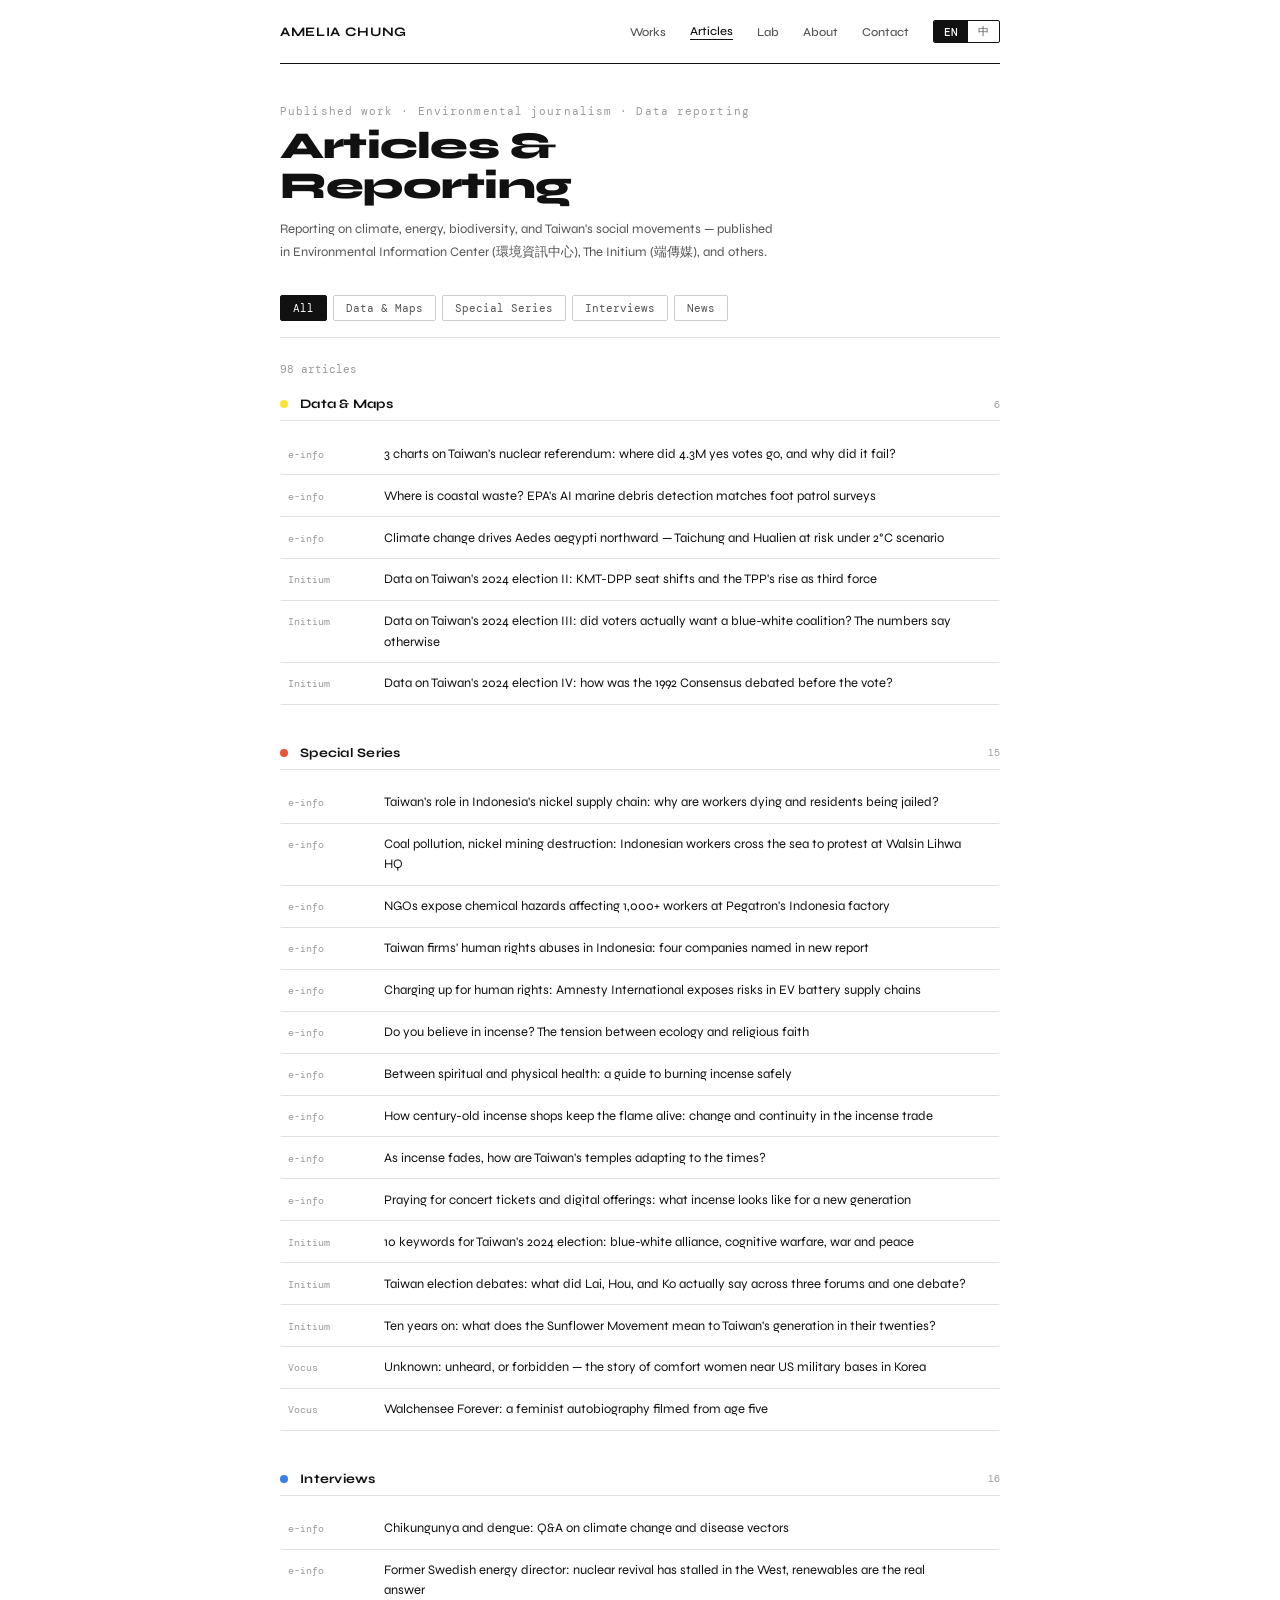
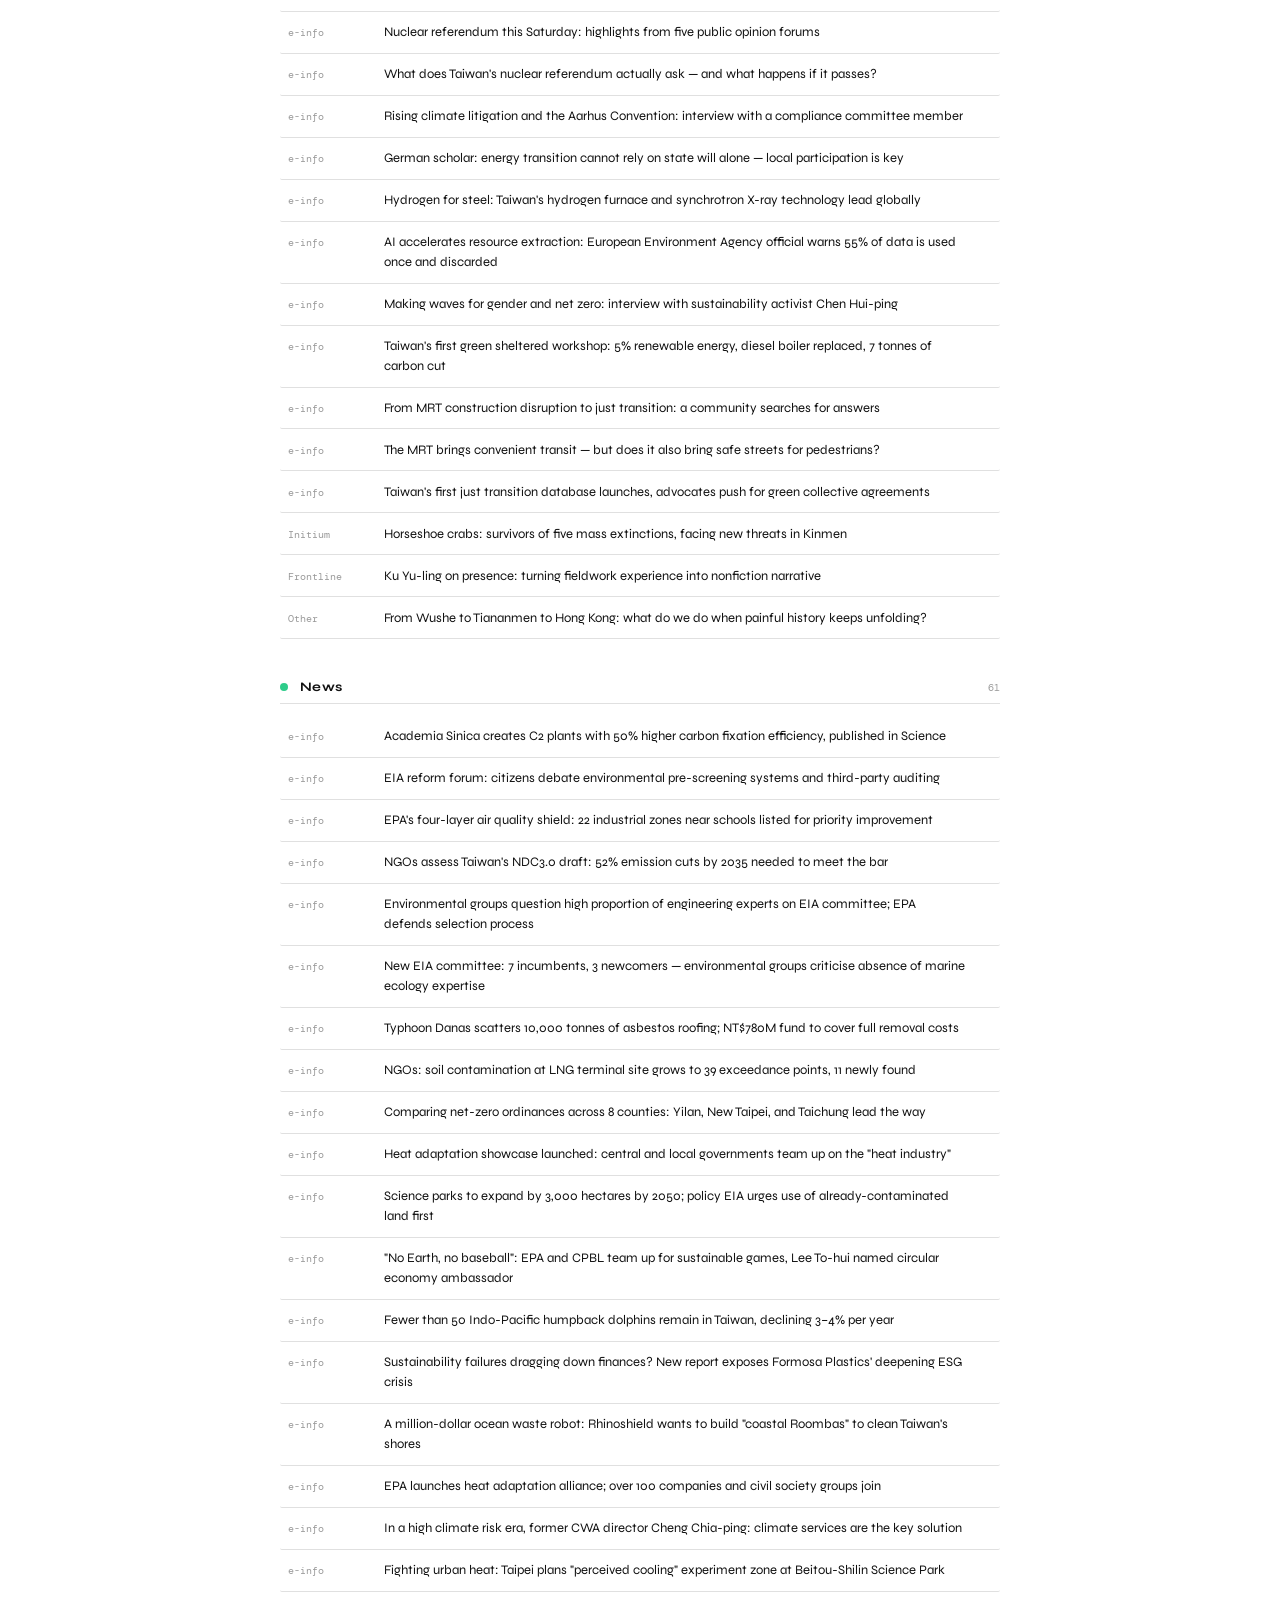
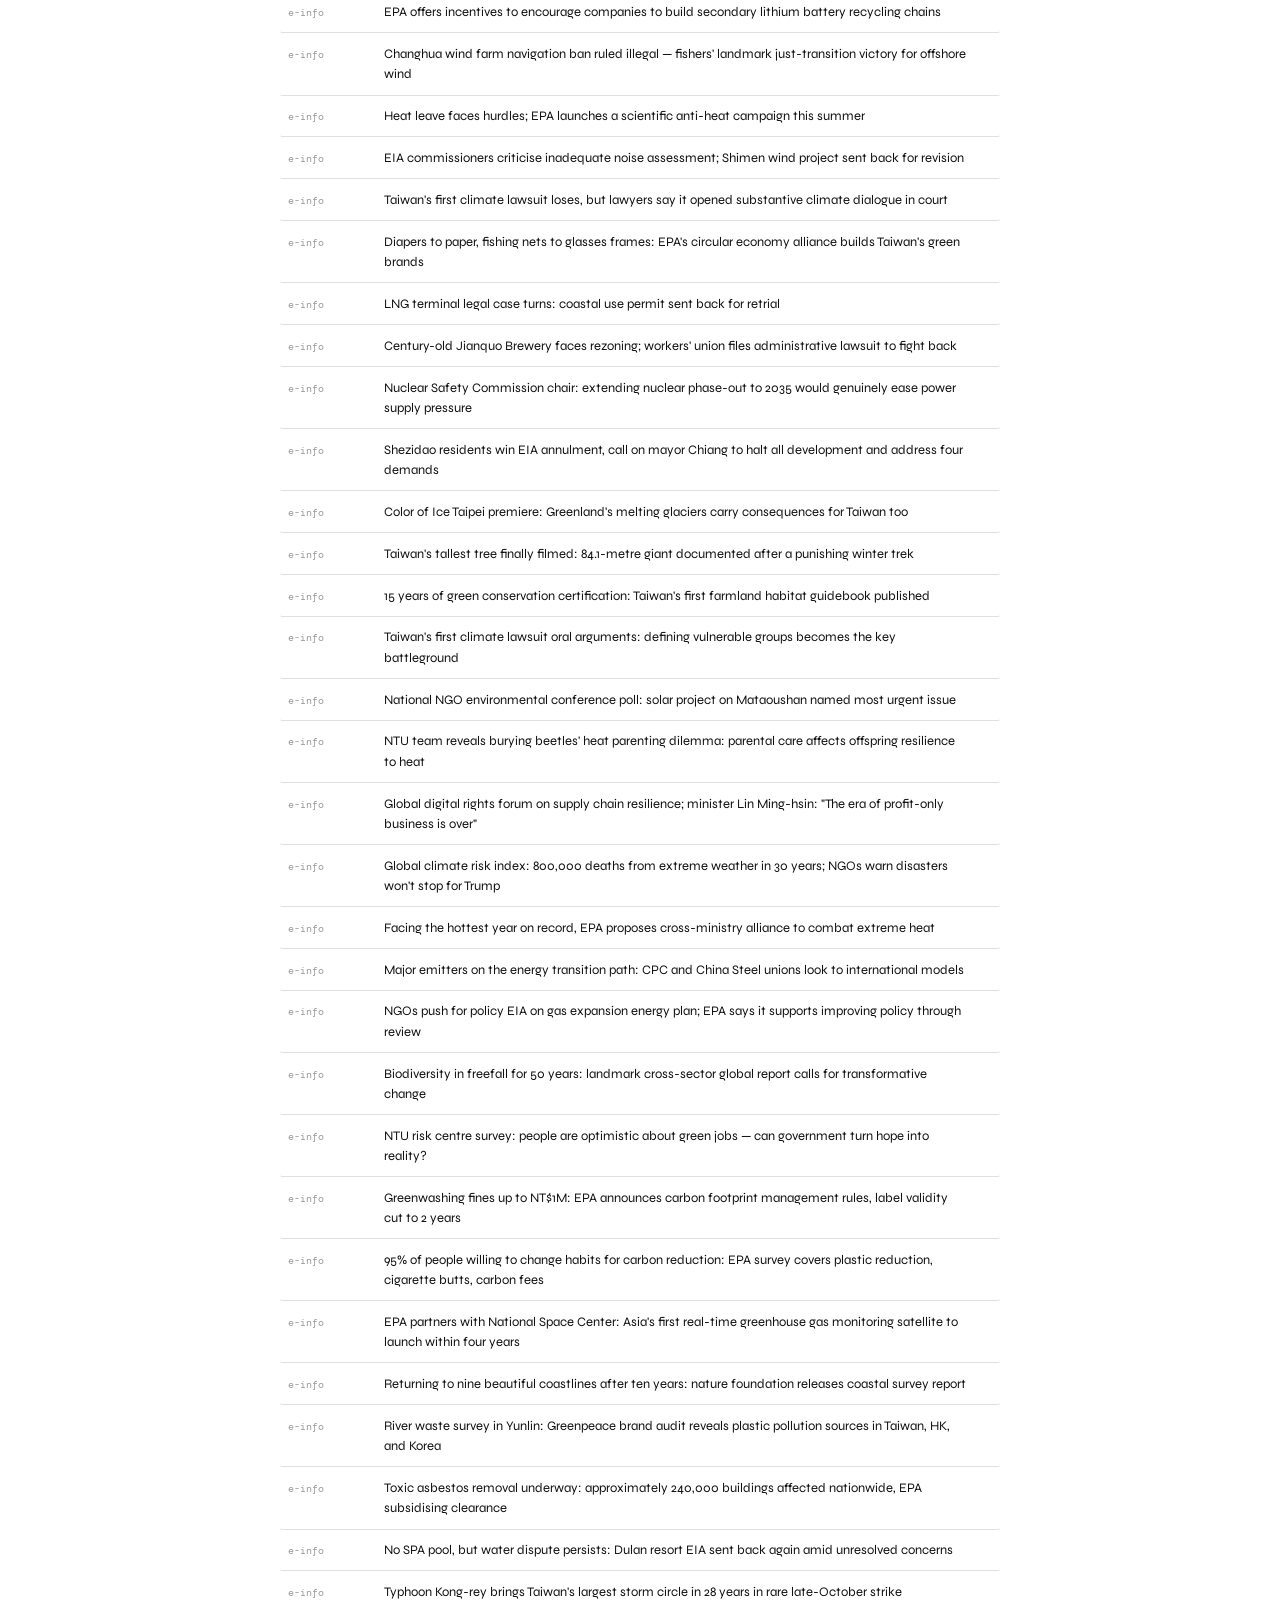
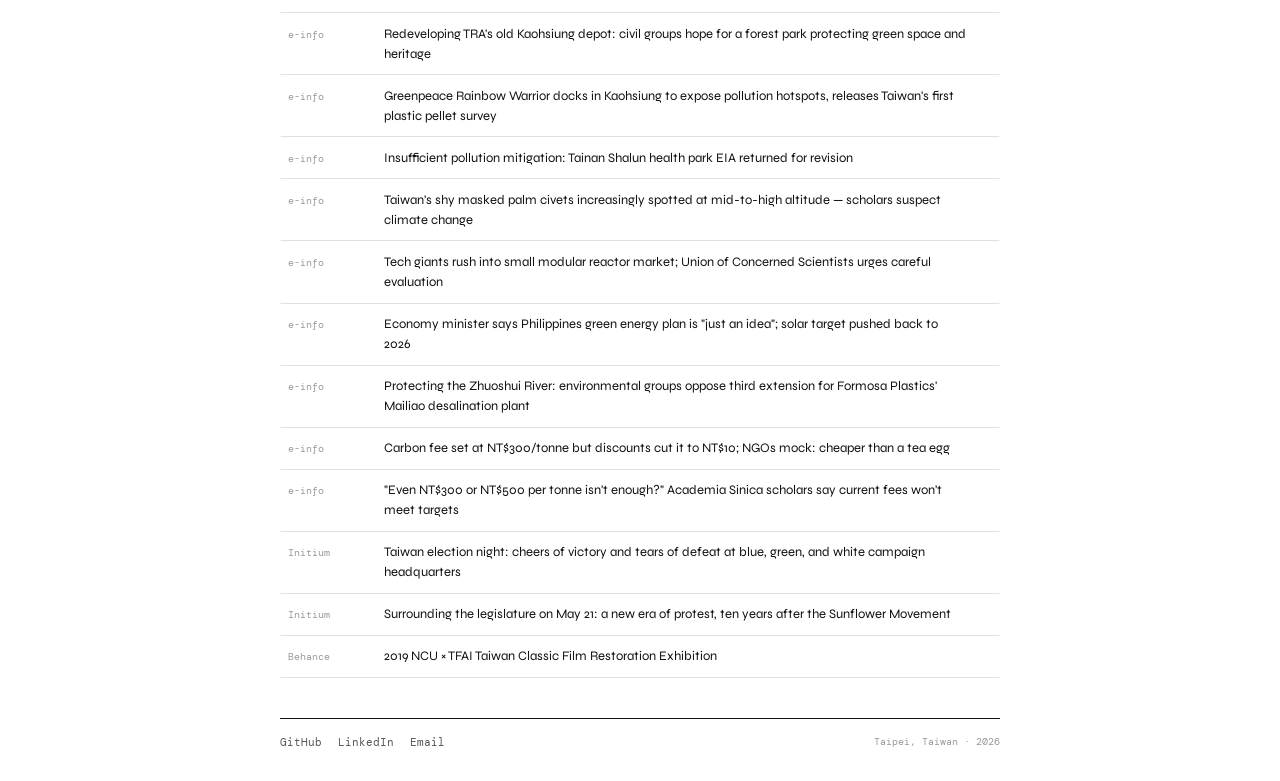
==== articles.html @ ea9c12f1 "Add Lab page for creative coding / visual experiments New lab.html page linked from nav on Works and" ====
<!DOCTYPE html>
<html lang="en">
<head>
<meta charset="UTF-8">
<meta name="viewport" content="width=device-width, initial-scale=1.0">
<title>Articles — Amelia Chung</title>
<link rel="preconnect" href="https://fonts.googleapis.com">
<link href="https://fonts.googleapis.com/css2?family=Syne:wght@400;500;700;800&family=Noto+Serif+TC:wght@400;700&family=DM+Mono:wght@400;500&display=swap" rel="stylesheet">
<style>
*, *::before, *::after { box-sizing: border-box; margin: 0; padding: 0; }
:root {
  --bg: #ffffff;
  --text: #111111;
  --text-sec: #555555;
  --text-ter: #999999;
  --border: #e0e0e0;
  --border-med: #cccccc;
  --hover-bg: #f5f5f5;
}
body { background: var(--bg); color: var(--text); font-family: 'Syne', sans-serif; padding: 0 1.5rem; }
.wrap { max-width: 720px; margin: 0 auto; }

/* NAV */
nav {
  display: flex; justify-content: space-between; align-items: center;
  padding: 1.25rem 0; margin-bottom: 2.5rem;
  border-bottom: 1.5px solid var(--text);
}
.logo { font-size: 13px; font-weight: 700; letter-spacing: 0.05em; cursor: default; }
.nav-right { display: flex; align-items: center; gap: 1.5rem; }
.nav-link { font-size: 12px; font-weight: 500; color: var(--text-sec); text-decoration: none; cursor: pointer; transition: color 0.1s; }
.nav-link:hover { color: var(--text); }
.nav-link.current { color: var(--text); border-bottom: 1.5px solid var(--text); padding-bottom: 1px; }
.lang-toggle { display: flex; border: 1.5px solid var(--text); border-radius: 2px; overflow: hidden; }
.lang-btn {
  font-family: 'DM Mono', monospace; font-size: 11px; font-weight: 500;
  padding: 3px 10px; border: none; cursor: pointer;
  background: transparent; color: var(--text-sec); transition: all 0.15s;
}
.lang-btn.active { background: var(--text); color: var(--bg); }

/* HERO */
.hero { margin-bottom: 2rem; }
.eyebrow { font-family: 'DM Mono', monospace; font-size: 11px; letter-spacing: 0.1em; color: var(--text-ter); margin-bottom: 0.5rem; }
.hero-title { font-size: 38px; font-weight: 800; line-height: 1.05; letter-spacing: -0.02em; margin-bottom: 0.75rem; }
.hero-title-zh { font-family: 'Noto Serif TC', serif; font-size: 32px; font-weight: 700; line-height: 1.2; margin-bottom: 0.75rem; display: none; }
.hero-desc { font-size: 13px; line-height: 1.75; color: var(--text-sec); max-width: 500px; }
.hero-desc-zh { font-family: 'Noto Serif TC', serif; font-size: 13px; line-height: 2; color: var(--text-sec); max-width: 500px; display: none; }

/* FILTER */
.filter { display: flex; gap: 6px; flex-wrap: wrap; margin-bottom: 1.5rem; padding-bottom: 1rem; border-bottom: 0.5px solid var(--border); }
.filter-btn {
  font-family: 'DM Mono', monospace; font-size: 11px; padding: 5px 12px;
  border: 1px solid var(--border-med); border-radius: 2px;
  background: transparent; color: var(--text-sec); cursor: pointer; transition: all 0.15s;
}
.filter-btn:hover { border-color: var(--text); color: var(--text); }
.filter-btn.active { background: var(--text); color: var(--bg); border-color: var(--text); }

.count { font-family: 'DM Mono', monospace; font-size: 11px; color: var(--text-ter); margin-bottom: 1.25rem; }

/* SECTIONS */
.section { margin-bottom: 2.5rem; }
.section-head {
  display: flex; align-items: center; gap: 0.75rem;
  margin-bottom: 0.75rem; padding-bottom: 0.5rem;
  border-bottom: 1px solid var(--border);
}
.section-dot { width: 8px; height: 8px; border-radius: 50%; flex-shrink: 0; }
.section-label { font-size: 13px; font-weight: 700; letter-spacing: 0.02em; }
.section-label-zh { font-family: 'Noto Serif TC', serif; font-size: 13px; font-weight: 700; }
.section-n { font-family: 'DM Mono', monospace; font-size: 10px; color: var(--text-ter); margin-left: auto; }

/* ARTICLES */
.list { display: flex; flex-direction: column; }
.list.dimming .item:not(:hover) { opacity: 0.25; }
.item {
  display: flex; align-items: baseline; gap: 1rem;
  padding: 0.65rem 0.5rem;
  border-bottom: 0.5px solid var(--border);
  text-decoration: none; color: inherit;
  border-radius: 2px;
  transition: background 0.12s, padding-left 0.12s, opacity 0.15s;
}
.item:hover { background: var(--hover-bg); padding-left: 0.85rem; }
.item:hover .arrow { opacity: 1; transform: translateX(0); }
.item-pub {
  font-family: 'DM Mono', monospace; font-size: 10px;
  color: var(--text-ter); flex-shrink: 0; width: 80px;
}
.item-title { font-size: 13px; line-height: 1.55; flex: 1; }
.item-title-zh { font-family: 'Noto Serif TC', serif; font-size: 13px; line-height: 1.75; flex: 1; }
.arrow {
  font-size: 13px; color: var(--text-ter);
  opacity: 0; transform: translateX(-4px);
  transition: opacity 0.12s, transform 0.12s;
  flex-shrink: 0;
}

/* FOOTER */
footer {
  border-top: 1.5px solid var(--text); padding: 1rem 0 2rem;
  display: flex; justify-content: space-between; align-items: center;
  margin-top: 1rem;
}
.footer-links { display: flex; gap: 1rem; }
.footer-link { font-family: 'DM Mono', monospace; font-size: 11px; color: var(--text-sec); text-decoration: none; }
.footer-link:hover { color: var(--text); }
.footer-loc { font-family: 'DM Mono', monospace; font-size: 10px; color: var(--text-ter); }

.hidden { display: none !important; }
</style>
</head>
<body>
<div class="wrap">

<nav>
  <span class="logo" id="logo">AMELIA CHUNG</span>
  <div class="nav-right">
    <a class="nav-link" href="index.html" id="nav-works">Works</a>
    <span class="nav-link current" id="nav-articles">Articles</span>
    <a class="nav-link" href="lab.html" id="nav-lab">Lab</a>
    <a class="nav-link" href="#about" id="nav-about">About</a>
    <a class="nav-link" href="mailto:yichingchung910@gmail.com" id="nav-contact">Contact</a>
    <div class="lang-toggle">
      <button class="lang-btn active" id="btn-en" onclick="setLang('en')">EN</button>
      <button class="lang-btn" id="btn-zh" onclick="setLang('zh')">中</button>
    </div>
  </div>
</nav>

<div class="hero">
  <p class="eyebrow" id="eyebrow">Published work · Environmental journalism · Data reporting</p>
  <h1 class="hero-title" id="hero-en">Articles &amp;<br>Reporting</h1>
  <h1 class="hero-title-zh" id="hero-zh">新聞報導<br>與文章</h1>
  <p class="hero-desc" id="desc-en">Reporting on climate, energy, biodiversity, and Taiwan's social movements — published in Environmental Information Center (環境資訊中心), The Initium (端傳媒), and others.</p>
  <p class="hero-desc-zh" id="desc-zh">涵蓋氣候、能源、生物多樣性與台灣社會運動的新聞報導與深度文章，刊載於環境資訊中心、端傳媒等媒體。</p>
</div>

<div class="filter">
  <button class="filter-btn active" id="f-all" onclick="filterCat('all')">All</button>
  <button class="filter-btn" id="f-dataviz" onclick="filterCat('dataviz')">Data &amp; Maps</button>
  <button class="filter-btn" id="f-series" onclick="filterCat('series')">Special Series</button>
  <button class="filter-btn" id="f-interview" onclick="filterCat('interview')">Interviews</button>
  <button class="filter-btn" id="f-news" onclick="filterCat('news')">News</button>
</div>

<div class="count" id="count"></div>
<div id="sections"></div>

<footer>
  <div class="footer-links">
    <a class="footer-link" href="https://github.com/ameliachung">GitHub</a>
    <a class="footer-link" href="#">LinkedIn</a>
    <a class="footer-link" href="mailto:yichingchung910@gmail.com">Email</a>
  </div>
  <span class="footer-loc">Taipei, Taiwan · 2026</span>
</footer>

</div>
<script>
const CATS = [
  {
    id: 'dataviz', color: '#FFE135',
    label_en: 'Data & Maps', label_zh: '資料視覺化／地圖',
    articles: [
      { url: 'https://e-info.org.tw/node/241997', zh: '三張圖看重啟核三公投結果：430萬同意票分布在哪？為什麼沒過門檻？', en: '3 charts on Taiwan\'s nuclear referendum: where did 4.3M yes votes go, and why did it fail?', pub: 'e-info' },
      { url: 'https://e-info.org.tw/node/240984', zh: '海岸垃圾在哪裡？ 環境部獨創AI辨識海廢 與人工徒步巡視結果趨一致', en: 'Where is coastal waste? EPA\'s AI marine debris detection matches foot patrol surveys', pub: 'e-info' },
      { url: 'https://e-info.org.tw/node/242075', zh: '氣候變遷助埃及斑蚊北移 升溫2℃情境下可能擴散台中、花蓮', en: 'Climate change drives Aedes aegypti northward — Taichung and Hualien at risk under 2°C scenario', pub: 'e-info' },
      { url: 'https://theinitium.com/20231222-taiwan-election-data-legislative-yuan/', zh: '數說2024台灣大選之二：藍綠立委席次消長，民眾黨坐大第三勢力？', en: 'Data on Taiwan\'s 2024 election II: KMT-DPP seat shifts and the TPP\'s rise as third force', pub: 'Initium' },
      { url: 'https://theinitium.com/20231226-taiwan-election-data-blue-white-coalition/', zh: '數說2024台灣大選之三：選民只愛看藍白合？數據顯示並非如此', en: 'Data on Taiwan\'s 2024 election III: did voters actually want a blue-white coalition? The numbers say otherwise', pub: 'Initium' },
      { url: 'https://theinitium.com/20240104-taiwan-election-data-cross-strait-relations/', zh: '數說2024台灣大選之四：經濟、統一、戰爭？九二共識在選前如何被討論', en: 'Data on Taiwan\'s 2024 election IV: how was the 1992 Consensus debated before the vote?', pub: 'Initium' },
    ]
  },
  {
    id: 'series', color: '#E8533A',
    label_en: 'Special Series', label_zh: '專題報導',
    articles: [
      { url: 'https://e-info.org.tw/node/242234', zh: '台灣企業參與下的印尼鎳供應鏈，為什麼讓工人送命、居民入獄？', en: 'Taiwan\'s role in Indonesia\'s nickel supply chain: why are workers dying and residents being jailed?', pub: 'e-info' },
      { url: 'https://e-info.org.tw/node/241868', zh: '燃煤廠污染、鎳礦開採破壞生態 印尼工人跨海來台赴華新麗華總部抗議', en: 'Coal pollution, nickel mining destruction: Indonesian workers cross the sea to protest at Walsin Lihwa HQ', pub: 'e-info' },
      { url: 'https://e-info.org.tw/node/240928', zh: '民團揭和碩印尼廠逾千勞工曝化學危害 呼籲勞金局與工會協商', en: 'NGOs expose chemical hazards affecting 1,000+ workers at Pegatron\'s Indonesia factory', pub: 'e-info' },
      { url: 'https://e-info.org.tw/node/240288', zh: '印尼台商人權黑幕揭露：台南企業、和碩、華新麗華、燁輝遭點名', en: 'Taiwan firms\' human rights abuses in Indonesia: four companies named in new report', pub: 'e-info' },
      { url: 'https://e-info.org.tw/node/240213', zh: '為人權「充電」 國際特赦組織人權盡職調查揭電動車電池供應鏈風險', en: 'Charging up for human rights: Amnesty International exposes risks in EV battery supply chains', pub: 'e-info' },
      { url: 'https://e-info.org.tw/node/242148', zh: '你「香」信嗎？ 環保與信仰的結與解', en: 'Do you believe in incense? The tension between ecology and religious faith', pub: 'e-info' },
      { url: 'https://e-info.org.tw/node/242132', zh: '在心靈健康與身體健康中找平衡——安心燒香指南', en: 'Between spiritual and physical health: a guide to burning incense safely', pub: 'e-info' },
      { url: 'https://e-info.org.tw/node/242131', zh: '百年香舖如何延續香火 製香產業的變與不變', en: 'How century-old incense shops keep the flame alive: change and continuity in the incense trade', pub: 'e-info' },
      { url: 'https://e-info.org.tw/node/242130', zh: '香火漸減的年代 宮廟如何與時俱進？', en: 'As incense fades, how are Taiwan\'s temples adapting to the times?', pub: 'e-info' },
      { url: 'https://e-info.org.tw/node/242129', zh: '跟月老求演唱會門票、香品「電子化」 新一代的燒香面貌', en: 'Praying for concert tickets and digital offerings: what incense looks like for a new generation', pub: 'e-info' },
      { url: 'https://theinitium.com/20231225-taiwan-election-keywords/', zh: '2024台灣大選的十個關鍵字：藍白合欲下架民進黨，認知作戰影響戰與和', en: '10 keywords for Taiwan\'s 2024 election: blue-white alliance, cognitive warfare, war and peace', pub: 'Initium' },
      { url: 'https://theinitium.com/20240102-whatsnew-taiwan-election-televised-debate/', zh: '台灣大選：三場政見發表，一場辯論，賴侯柯三人都說了什麼？', en: 'Taiwan election debates: what did Lai, Hou, and Ko actually say across three forums and one debate?', pub: 'Initium' },
      { url: 'https://theinitium.com/20240314-taiwan-memories-of-the-318-campaign/', zh: '一念十年：台灣20世代的太陽花記憶，會是什麼模樣？', en: 'Ten years on: what does the Sunflower Movement mean to Taiwan\'s generation in their twenties?', pub: 'Initium' },
      { url: 'https://vocus.cc/article/6088fd0afd8978000132fecd', zh: '《無人知曉》是無人聽見，還是不允許被提起的韓國基地村慰安婦？', en: 'Unknown: unheard, or forbidden — the story of comfort women near US military bases in Korea', pub: 'Vocus' },
      { url: 'https://vocus.cc/article/6094af1afd89780001d098d7', zh: '《瓦爾興湖家庭電影》一部從五歲就開始拍攝的女性自傳式紀錄片', en: 'Walchensee Forever: a feminist autobiography filmed from age five', pub: 'Vocus' },
    ]
  },
  {
    id: 'interview', color: '#3A7DE8',
    label_en: 'Interviews', label_zh: '深度專訪',
    articles: [
      { url: 'https://e-info.org.tw/node/241988', zh: '屈公病與登革熱：氣候變遷下的病媒蚊Q&A', en: 'Chikungunya and dengue: Q&A on climate change and disease vectors', pub: 'e-info' },
      { url: 'https://e-info.org.tw/node/241958', zh: '瑞典前能源署長：核能復興在歐美破局，再生能源才是能源安全解方', en: 'Former Swedish energy director: nuclear revival has stalled in the West, renewables are the real answer', pub: 'e-info' },
      { url: 'https://e-info.org.tw/node/241955', zh: '重啟核三公投週六登場 五場意見發表會亮點一次看', en: 'Nuclear referendum this Saturday: highlights from five public opinion forums', pub: 'e-info' },
      { url: 'https://e-info.org.tw/node/241880', zh: '公投題目說什麼、過了就代表核三能繼續運轉嗎？', en: 'What does Taiwan\'s nuclear referendum actually ask — and what happens if it passes?', pub: 'e-info' },
      { url: 'https://e-info.org.tw/node/240369', zh: '全球氣候訴訟增長與奧爾胡斯公約的挑戰——專訪公約遵約委員', en: 'Rising climate litigation and the Aarhus Convention: interview with a compliance committee member', pub: 'e-info' },
      { url: 'https://e-info.org.tw/node/241085', zh: '德國學者：不能只靠國家意志，能源轉型成敗關鍵是在地參與', en: 'German scholar: energy transition cannot rely on state will alone — local participation is key', pub: 'e-info' },
      { url: 'https://e-info.org.tw/node/240958', zh: '「以氫代碳」助攻鋼鐵業減排 我國研發氫氣高溫爐、同步X光技術獨步全球', en: 'Hydrogen for steel: Taiwan\'s hydrogen furnace and synchrotron X-ray technology lead globally', pub: 'e-info' },
      { url: 'https://e-info.org.tw/node/240823', zh: '人工智慧加速資源掠奪 歐洲環境局官員：55%資料僅被使用一次就丟棄', en: 'AI accelerates resource extraction: European Environment Agency official warns 55% of data is used once and discarded', pub: 'e-info' },
      { url: 'https://e-info.org.tw/node/240833', zh: '性別淨零造浪運動的「造浪者」 專訪永續女子天團團長陳惠萍', en: 'Making waves for gender and net zero: interview with sustainability activist Chen Hui-ping', pub: 'e-info' },
      { url: 'https://e-info.org.tw/node/240768', zh: '全台首間綠色庇護工場！ 心路基金會導入5%綠電、汰換柴油鍋爐，減少7噸碳排放', en: 'Taiwan\'s first green sheltered workshop: 5% renewable energy, diesel boiler replaced, 7 tonnes of carbon cut', pub: 'e-info' },
      { url: 'https://e-info.org.tw/node/240563', zh: '如何從捷運南環施工黑暗期走向公正轉型未來？ 社區居民找答案', en: 'From MRT construction disruption to just transition: a community searches for answers', pub: 'e-info' },
      { url: 'https://e-info.org.tw/node/240570', zh: '捷運帶來便利交通 是否也能帶來安全步行環境？', en: 'The MRT brings convenient transit — but does it also bring safe streets for pedestrians?', pub: 'e-info' },
      { url: 'https://e-info.org.tw/node/241207', zh: '台灣首份公正轉型資料庫上線 倡議綠色團體協約', en: 'Taiwan\'s first just transition database launches, advocates push for green collective agreements', pub: 'e-info' },
      { url: 'https://theinitium.com/20240917-taiwan-hou-protection/', zh: '鱟：地球史五次大滅絕事件的倖存者，在金門遇到的生存挑戰', en: 'Horseshoe crabs: survivors of five mass extinctions, facing new threats in Kinmen', pub: 'Initium' },
      { url: 'https://www.frontlinefellowship.io/blog/workshop2', zh: '顧玉玲：「我」如何在場：把田野經驗化為非虛構故事', en: 'Ku Yu-ling on presence: turning fieldwork experience into nonfiction narrative', pub: 'Frontline' },
      { url: 'https://reurl.cc/bdye1o', zh: '從霧社、二二八、天安門到香港——當「痛史」仍在繼續，我們怎麼辦？——白睿文談痛史', en: 'From Wushe to Tiananmen to Hong Kong: what do we do when painful history keeps unfolding?', pub: 'Other' },
    ]
  },
  {
    id: 'news', color: '#2ECC8A',
    label_en: 'News', label_zh: '新聞報導',
    articles: [
      { url: 'https://e-info.org.tw/node/242172', zh: '中研院首創二碳植物 固碳效率提升50％ 登上《科學》', en: 'Academia Sinica creates C2 plants with 50% higher carbon fixation efficiency, published in Science', pub: 'e-info' },
      { url: 'https://e-info.org.tw/node/242232', zh: '環評解方ｘ公民對談北部場 探討環境預審制度與第三方查核', en: 'EIA reform forum: citizens debate environmental pre-screening systems and third-party auditing', pub: 'e-info' },
      { url: 'https://e-info.org.tw/node/242127', zh: '環境部四層空品防護網 全國22工業區鄰近校園列優先改善', en: 'EPA\'s four-layer air quality shield: 22 industrial zones near schools listed for priority improvement', pub: 'e-info' },
      { url: 'https://e-info.org.tw/node/242115', zh: '民團檢核我國NDC3.0草案：2035年減碳52%才及格', en: 'NGOs assess Taiwan\'s NDC3.0 draft: 52% emission cuts by 2035 needed to meet the bar', pub: 'e-info' },
      { url: 'https://e-info.org.tw/node/242097', zh: '環團質疑環評委員環工比例高 環境部強調遴選公正', en: 'Environmental groups question high proportion of engineering experts on EIA committee; EPA defends selection process', pub: 'e-info' },
      { url: 'https://e-info.org.tw/node/242059', zh: '新一屆環評委員7續任、3新血 環團批海洋生態專業缺席', en: 'New EIA committee: 7 incumbents, 3 newcomers — environmental groups criticise absence of marine ecology expertise', pub: 'e-info' },
      { url: 'https://e-info.org.tw/node/241906', zh: '丹娜絲掃出萬噸石綿屋瓦 7.8億元專案經費全額補助清運', en: 'Typhoon Danas scatters 10,000 tonnes of asbestos roofing; NT$780M fund to cover full removal costs', pub: 'e-info' },
      { url: 'https://e-info.org.tw/node/241901', zh: '環團控四接土污超標點位再增11處 歷來超標點位有39處', en: 'NGOs: soil contamination at LNG terminal site grows to 39 exceedance points, 11 newly found', pub: 'e-info' },
      { url: 'https://e-info.org.tw/node/241845', zh: '八縣市淨零自治條例比一比 宜蘭、新北、台中整體表現佳', en: 'Comparing net-zero ordinances across 8 counties: Yilan, New Taipei, and Taichung lead the way', pub: 'e-info' },
      { url: 'https://e-info.org.tw/node/241818', zh: '抗高溫調適行動策展 中央地方攜手啟動「熱產業」', en: 'Heat adaptation showcase launched: central and local governments team up on the "heat industry"', pub: 'e-info' },
      { url: 'https://e-info.org.tw/node/241784', zh: '2050年前科學園區用地增3000公頃 政策環評：優先使用已污染土地', en: 'Science parks to expand by 3,000 hectares by 2050; policy EIA urges use of already-contaminated land first', pub: 'e-info' },
      { url: 'https://e-info.org.tw/node/241757', zh: '「沒有地球，沒有棒球」環境部與中職合推永續賽事 李多慧當資源循環推廣大使', en: '"No Earth, no baseball": EPA and CPBL team up for sustainable games, Lee To-hui named circular economy ambassador', pub: 'e-info' },
      { url: 'https://e-info.org.tw/node/241746', zh: '台灣白海豚剩不到50隻 學者王愈超：族群數量每年約下滑3～4%', en: 'Fewer than 50 Indo-Pacific humpback dolphins remain in Taiwan, declining 3–4% per year', pub: 'e-info' },
      { url: 'https://e-info.org.tw/node/241462', zh: '永續失利拖垮財務？ 環團最新報告揭台塑ESG危機', en: 'Sustainability failures dragging down finances? New report exposes Formosa Plastics\' deepening ESG crisis', pub: 'e-info' },
      { url: 'https://e-info.org.tw/node/241452', zh: '百萬美金打造海廢初號機 犀牛盾要「在沿岸建造掃地機器人」', en: 'A million-dollar ocean waste robot: Rhinoshield wants to build "coastal Roombas" to clean Taiwan\'s shores', pub: 'e-info' },
      { url: 'https://e-info.org.tw/node/241411', zh: '環境部成立抗高溫調適聯盟 逾百家企業與民間組織加入', en: 'EPA launches heat adaptation alliance; over 100 companies and civil society groups join', pub: 'e-info' },
      { url: 'https://e-info.org.tw/node/241387', zh: '氣候高風險時代 前氣象署署長程家平：氣候服務是關鍵解方', en: 'In a high climate risk era, former CWA director Cheng Chia-ping: climate services are the key solution', pub: 'e-info' },
      { url: 'https://e-info.org.tw/node/241379', zh: '對抗熱島 北市府：北士科打造「體感降溫」實驗場域', en: 'Fighting urban heat: Taipei plans "perceived cooling" experiment zone at Beitou-Shilin Science Park', pub: 'e-info' },
      { url: 'https://e-info.org.tw/node/241359', zh: '環境部祭優惠 鼓勵業者建二次鋰電池回收循環鏈', en: 'EPA offers incentives to encourage companies to build secondary lithium battery recycling chains', pub: 'e-info' },
      { url: 'https://e-info.org.tw/node/241327', zh: '彰化風場航道三禁令被判違法 漁民勝訴開離岸風電公正轉型先例', en: 'Changhua wind farm navigation ban ruled illegal — fishers\' landmark just-transition victory for offshore wind', pub: 'e-info' },
      { url: 'https://e-info.org.tw/node/241297', zh: '高溫假有難度 環境部今夏將展開科學抗熱大作戰', en: 'Heat leave faces hurdles; EPA launches a scientific anti-heat campaign this summer', pub: 'e-info' },
      { url: 'https://e-info.org.tw/node/241287', zh: '環委批噪音影響評估沒誠意 綠能石門區風電計畫補件再審', en: 'EIA commissioners criticise inadequate noise assessment; Shimen wind project sent back for revision', pub: 'e-info' },
      { url: 'https://e-info.org.tw/node/241251', zh: '台灣首宗氣候訴訟敗訴 律師：已在法庭上開啟實質氣候對話', en: 'Taiwan\'s first climate lawsuit loses, but lawyers say it opened substantive climate dialogue in court', pub: 'e-info' },
      { url: 'https://e-info.org.tw/node/241248', zh: '尿布變紙、漁網成鏡框 環境部「循環經濟新創聯盟」打造台灣綠色品牌', en: 'Diapers to paper, fishing nets to glasses frames: EPA\'s circular economy alliance builds Taiwan\'s green brands', pub: 'e-info' },
      { url: 'https://e-info.org.tw/node/241223', zh: '三接行政訴訟案迎轉折 海岸利用許可案發回更審', en: 'LNG terminal legal case turns: coastal use permit sent back for retrial', pub: 'e-info' },
      { url: 'https://e-info.org.tw/node/241188', zh: '台北百年活文資 建國啤酒廠都計變更案 工會不服提行政訴訟', en: 'Century-old Jianquo Brewery faces rezoning; workers\' union files administrative lawsuit to fight back', pub: 'e-info' },
      { url: 'https://e-info.org.tw/node/241176', zh: '核安會主委陳明真：若非核家園延至2035年，確實可減輕供電壓力', en: 'Nuclear Safety Commission chair: extending nuclear phase-out to 2035 would genuinely ease power supply pressure', pub: 'e-info' },
      { url: 'https://e-info.org.tw/node/241135', zh: '社子島自救會撤銷環評勝訴 籲蔣萬安全面停止開發、回應四項訴求', en: 'Shezidao residents win EIA annulment, call on mayor Chiang to halt all development and address four demands', pub: 'e-info' },
      { url: 'https://e-info.org.tw/node/241122', zh: '《冰的顏色》台北首映揭警訊 格陵蘭冰川融化台灣也受影響', en: 'Color of Ice Taipei premiere: Greenland\'s melting glaciers carry consequences for Taiwan too', pub: 'e-info' },
      { url: 'https://e-info.org.tw/node/241006', zh: '台灣最高樹首入鏡！ 雪融翻山涉溪 找樹的人團隊完整記錄84.1公尺「大安溪倚天劍」', en: 'Taiwan\'s tallest tree finally filmed: 84.1-metre giant documented after a punishing winter trek', pub: 'e-info' },
      { url: 'https://e-info.org.tw/node/240993', zh: '綠保標章15年 出版台灣首本農田棲地營造專書《農田方舟》', en: '15 years of green conservation certification: Taiwan\'s first farmland habitat guidebook published', pub: 'e-info' },
      { url: 'https://e-info.org.tw/node/240966', zh: '台灣首宗氣候訴訟言詞辯論 脆弱群體認定成攻防焦點', en: 'Taiwan\'s first climate lawsuit oral arguments: defining vulnerable groups becomes the key battleground', pub: 'e-info' },
      { url: 'https://e-info.org.tw/node/240911', zh: '全國NGOs環境會議辦票選 高雄馬頭山種電是迫切環境議題', en: 'National NGO environmental conference poll: solar project on Mataoushan named most urgent issue', pub: 'e-info' },
      { url: 'https://e-info.org.tw/node/240885', zh: '台大研究團隊揭埋葬蟲的「高溫育兒困境」 親代照護對子代抗高溫壓力有影響', en: 'NTU team reveals burying beetles\' heat parenting dilemma: parental care affects offspring resilience to heat', pub: 'e-info' },
      { url: 'https://e-info.org.tw/node/240814', zh: '全球數位人權大會談供應鏈韌性 政委林明昕：「企業只負責賺錢的時代已經過去」', en: 'Global digital rights forum on supply chain resilience; minister Lin Ming-hsin: "The era of profit-only business is over"', pub: 'e-info' },
      { url: 'https://e-info.org.tw/node/240724', zh: '全球氣候風險指數 30年來80萬人死於極端天氣 環團：災害不會因川普而停止', en: 'Global climate risk index: 800,000 deaths from extreme weather in 30 years; NGOs warn disasters won\'t stop for Trump', pub: 'e-info' },
      { url: 'https://e-info.org.tw/node/240659', zh: '對抗「最熱一年」 環境部擬跨部會建立抗高溫對策聯盟', en: 'Facing the hottest year on record, EPA proposes cross-ministry alliance to combat extreme heat', pub: 'e-info' },
      { url: 'https://e-info.org.tw/node/240549', zh: '碳排大戶走在能源轉型路上 中油、中鋼工會借鏡國外經驗', en: 'Major emitters on the energy transition path: CPC and China Steel unions look to international models', pub: 'e-info' },
      { url: 'https://e-info.org.tw/node/240558', zh: '環團促經濟部「增氣」能源政策送政策環評 環境部：鼓勵讓政策更臻完善', en: 'NGOs push for policy EIA on gas expansion energy plan; EPA says it supports improving policy through review', pub: 'e-info' },
      { url: 'https://e-info.org.tw/node/240470', zh: '近50年生物多樣性不斷下降 首次跨五大領域國際報告呼籲轉型變革', en: 'Biodiversity in freefall for 50 years: landmark cross-sector global report calls for transformative change', pub: 'e-info' },
      { url: 'https://e-info.org.tw/node/240443', zh: '台大風險中心調查：民眾樂觀迎向綠色職缺 政府如何不把希望變失望？', en: 'NTU risk centre survey: people are optimistic about green jobs — can government turn hope into reality?', pub: 'e-info' },
      { url: 'https://e-info.org.tw/node/240411', zh: '漂綠最高罰百萬 環境部預告「碳足跡管理辦法」 碳標籤期限減為2年', en: 'Greenwashing fines up to NT$1M: EPA announces carbon footprint management rules, label validity cut to 2 years', pub: 'e-info' },
      { url: 'https://e-info.org.tw/node/240383', zh: '九成五民眾願意改變生活支持減碳 環境部發布源頭減塑、煙蒂污染、碳費施政調查', en: '95% of people willing to change habits for carbon reduction: EPA survey covers plastic reduction, cigarette butts, carbon fees', pub: 'e-info' },
      { url: 'https://e-info.org.tw/node/240332', zh: '環境部與太空中心合作 預計四年內發射亞洲首顆即時監測溫室氣體的衛星', en: 'EPA partners with National Space Center: Asia\'s first real-time greenhouse gas monitoring satellite to launch within four years', pub: 'e-info' },
      { url: 'https://e-info.org.tw/node/240275', zh: '十年重返「九大美麗海岸」 自然環資基金會海岸踏查報告出爐', en: 'Returning to nine beautiful coastlines after ten years: nature foundation releases coastal survey report', pub: 'e-info' },
      { url: 'https://e-info.org.tw/node/240239', zh: '荒野川廢調查前進雲林北港溪 綠色和平「河川塑膠垃圾品牌檢視」揭台港韓三地成果', en: 'River waste survey in Yunlin: Greenpeace brand audit reveals plastic pollution sources in Taiwan, HK, and Korea', pub: 'e-info' },
      { url: 'https://e-info.org.tw/node/240229', zh: '有毒建材「石綿」清除中 全台石綿房屋約24萬棟 環境部補助清運', en: 'Toxic asbestos removal underway: approximately 240,000 buildings affected nationwide, EPA subsidising clearance', pub: 'e-info' },
      { url: 'https://e-info.org.tw/node/240200', zh: '不建SPA泳池 台東都蘭渡假村搶水爭議仍說不清 環評補件再審', en: 'No SPA pool, but water dispute persists: Dulan resort EIA sent back again amid unresolved concerns', pub: 'e-info' },
      { url: 'https://e-info.org.tw/node/240192', zh: '強颱康芮挾28年來最大暴風圈 罕見10月下旬撲台', en: 'Typhoon Kong-rey brings Taiwan\'s largest storm circle in 28 years in rare late-October strike', pub: 'e-info' },
      { url: 'https://e-info.org.tw/node/240180', zh: '台鐵高雄舊機廠土地利用 民團盼換來機廠森林守護綠地文史', en: 'Redeveloping TRA\'s old Kaohsiung depot: civil groups hope for a forest park protecting green space and heritage', pub: 'e-info' },
      { url: 'https://e-info.org.tw/node/240177', zh: '綠色和平彩虹勇士號現身高雄揭污染熱點 發布台灣首份「塑膠原粒」調查', en: 'Greenpeace Rainbow Warrior docks in Kaohsiung to expose pollution hotspots, releases Taiwan\'s first plastic pellet survey', pub: 'e-info' },
      { url: 'https://e-info.org.tw/node/240160', zh: '污染減輕對策不足 台南沙崙健康園區環評初審補正再審', en: 'Insufficient pollution mitigation: Tainan Shalun health park EIA returned for revision', pub: 'e-info' },
      { url: 'https://e-info.org.tw/node/240144', zh: '台灣害羞神秘客「麝香貓」中高海拔頻現跡 學者推測氣候變遷因素', en: 'Taiwan\'s shy masked palm civets increasingly spotted at mid-to-high altitude — scholars suspect climate change', pub: 'e-info' },
      { url: 'https://e-info.org.tw/node/240128', zh: '科技巨頭搶灘SMR核電市場 憂思科學家籲通盤考量', en: 'Tech giants rush into small modular reactor market; Union of Concerned Scientists urges careful evaluation', pub: 'e-info' },
      { url: 'https://e-info.org.tw/node/240111', zh: '經長稱「菲律賓種綠電」只是構想 拋我國光電目標延至2026年達標', en: 'Economy minister says Philippines green energy plan is "just an idea"; solar target pushed back to 2026', pub: 'e-info' },
      { url: 'https://e-info.org.tw/node/240065', zh: '守護濁水溪 環團反對台塑麥寮海淡廠三度展延', en: 'Protecting the Zhuoshui River: environmental groups oppose third extension for Formosa Plastics\' Mailiao desalination plant', pub: 'e-info' },
      { url: 'https://e-info.org.tw/node/240052', zh: '碳費一般費率每噸300元、七折八扣後最低10元 環團批：比茶葉蛋便宜', en: 'Carbon fee set at NT$300/tonne but discounts cut it to NT$10; NGOs mock: cheaper than a tea egg', pub: 'e-info' },
      { url: 'https://e-info.org.tw/node/240029', zh: '「碳費一噸300、500元都不夠？」 中研院學者分析：難達減碳目標', en: '"Even NT$300 or NT$500 per tonne isn\'t enough?" Academia Sinica scholars say current fees won\'t meet targets', pub: 'e-info' },
      { url: 'https://theinitium.com/20240114-taiwan-election-scene/', zh: '台灣大選「勝選之夜」藍綠白現場：勝利的歡呼，不甘的淚水', en: 'Taiwan election night: cheers of victory and tears of defeat at blue, green, and white campaign headquarters', pub: 'Initium' },
      { url: 'https://theinitium.com/20240523-taiwan-the-people-who-came-to-legislative-yuan/', zh: '521包圍立法院：太陽花十年後，運動的新時代、聲音與面貌', en: 'Surrounding the legislature on May 21: a new era of protest, ten years after the Sunflower Movement', pub: 'Initium' },
      { url: 'https://www.behance.net/gallery/104569777/_', zh: '2019 【中央大學Ｘ國影中心】台灣經典電影修復影展', en: '2019 NCU × TFAI Taiwan Classic Film Restoration Exhibition', pub: 'Behance' },
    ]
  }
];

let currentCat = 'all';
let currentLang = 'en';

function build() {
  const isZh = currentLang === 'zh';
  const cats = currentCat === 'all' ? CATS : CATS.filter(c => c.id === currentCat);
  let total = 0;
  let html = '';
  cats.forEach(cat => {
    total += cat.articles.length;
    html += `<div class="section">
      <div class="section-head">
        <div class="section-dot" style="background:${cat.color}"></div>
        <span class="${isZh ? 'section-label-zh' : 'section-label'}">${isZh ? cat.label_zh : cat.label_en}</span>
        <span class="section-n">${cat.articles.length}</span>
      </div>
      <div class="list" onmouseenter="this.classList.add('dimming')" onmouseleave="this.classList.remove('dimming')">`;
    cat.articles.forEach(a => {
      html += `<a class="item" href="${a.url}" target="_blank" rel="noopener">
        <span class="item-pub">${a.pub}</span>
        <span class="${isZh ? 'item-title-zh' : 'item-title'}">${isZh ? a.zh : a.en}</span>
        <span class="arrow">↗</span>
      </a>`;
    });
    html += `</div></div>`;
  });
  document.getElementById('sections').innerHTML = html;
  document.getElementById('count').textContent = `${total} articles`;
}

function filterCat(cat) {
  currentCat = cat;
  document.querySelectorAll('.filter-btn').forEach(b => b.classList.remove('active'));
  document.getElementById('f-' + cat).classList.add('active');
  build();
}

function setLang(lang) {
  currentLang = lang;
  const isZh = lang === 'zh';
  document.getElementById('btn-en').classList.toggle('active', !isZh);
  document.getElementById('btn-zh').classList.toggle('active', isZh);
  document.getElementById('logo').textContent = isZh ? '鍾依靜' : 'AMELIA CHUNG';
  document.getElementById('eyebrow').textContent = isZh ? '刊載作品 · 環境報導 · 資料新聞' : 'Published work · Environmental journalism · Data reporting';
  document.getElementById('hero-en').style.display = isZh ? 'none' : '';
  document.getElementById('hero-zh').style.display = isZh ? '' : 'none';
  document.getElementById('desc-en').style.display = isZh ? 'none' : '';
  document.getElementById('desc-zh').style.display = isZh ? '' : 'none';
  document.getElementById('nav-works').textContent = isZh ? '作品集' : 'Works';
  document.getElementById('nav-articles').textContent = isZh ? '文章' : 'Articles';
  document.getElementById('nav-lab').textContent = isZh ? '實驗室' : 'Lab';
  document.getElementById('nav-about').textContent = isZh ? '關於' : 'About';
  document.getElementById('nav-contact').textContent = isZh ? '聯絡' : 'Contact';
  document.getElementById('f-all').textContent = isZh ? '全部' : 'All';
  document.getElementById('f-dataviz').textContent = isZh ? '資料與地圖' : 'Data & Maps';
  document.getElementById('f-series').textContent = isZh ? '專題' : 'Special Series';
  document.getElementById('f-interview').textContent = isZh ? '專訪' : 'Interviews';
  document.getElementById('f-news').textContent = isZh ? '新聞' : 'News';
  build();
}

build();
</script>
</body>
</html>
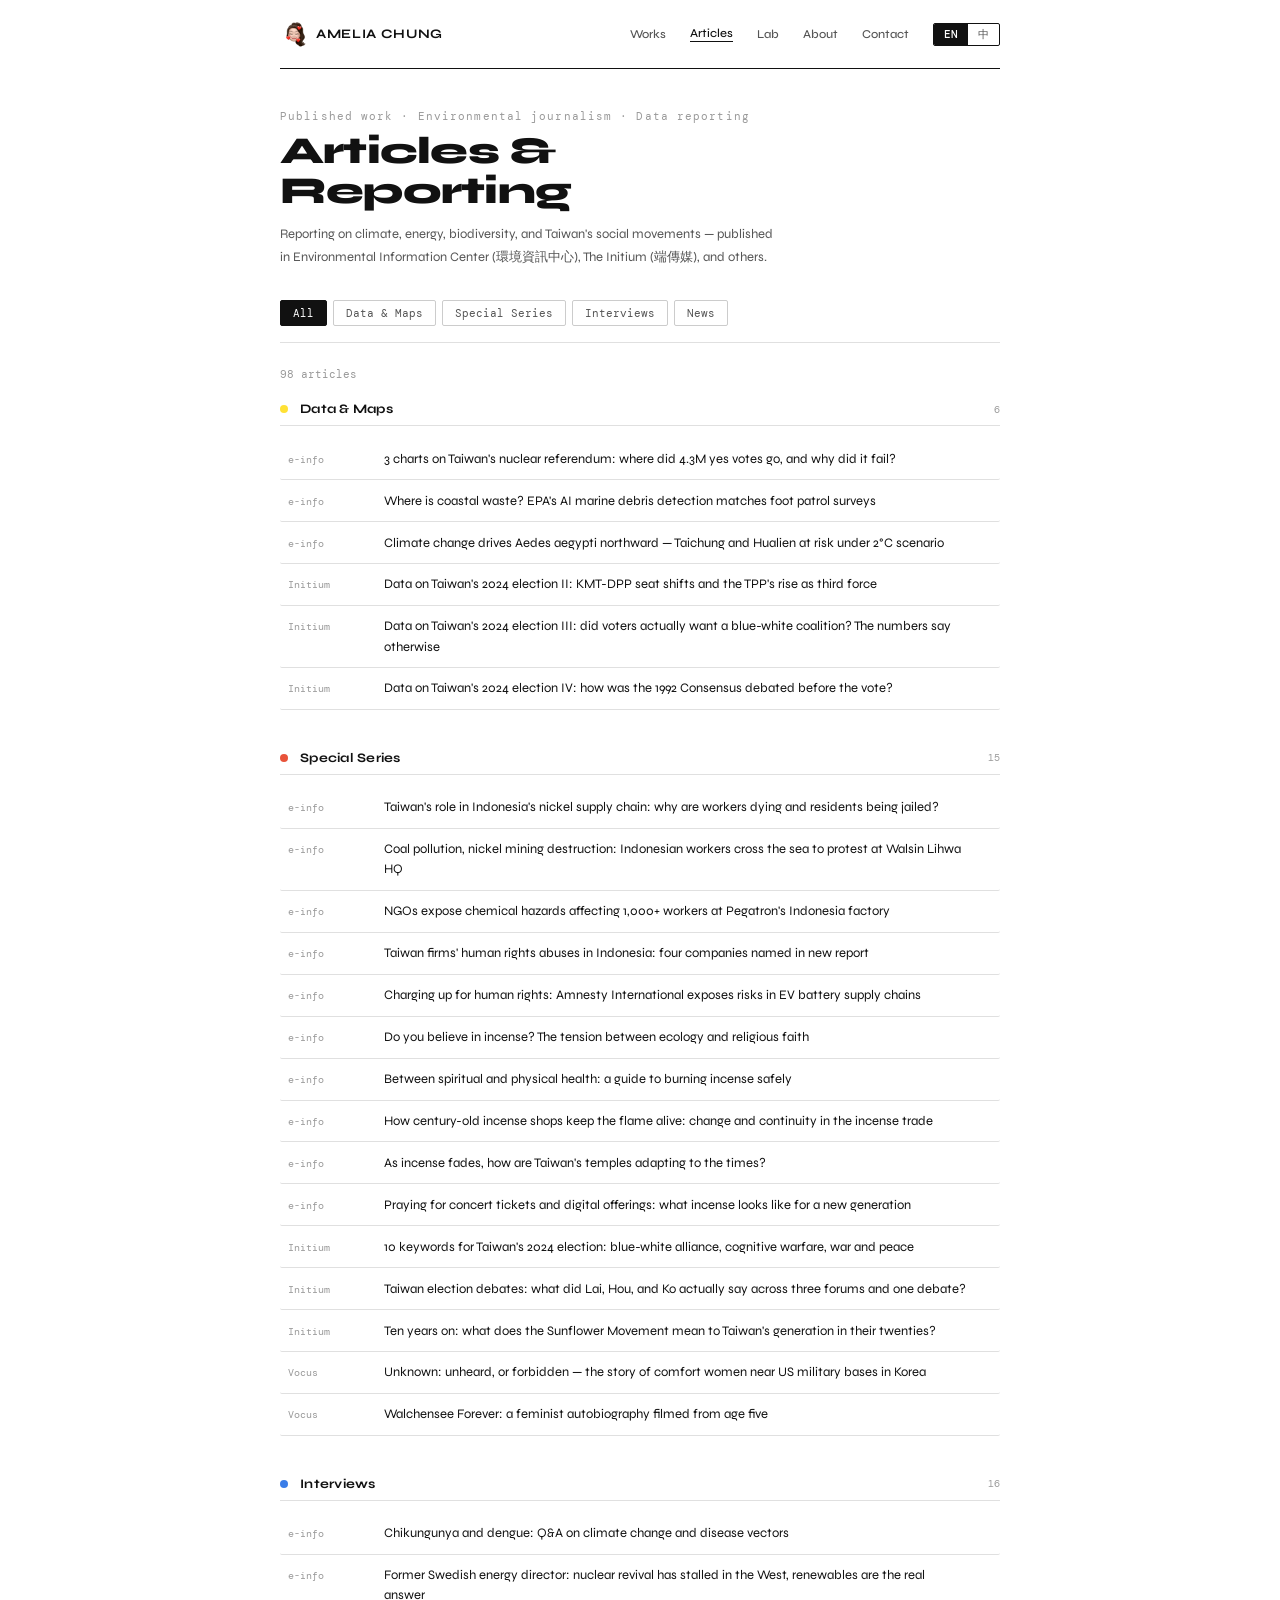
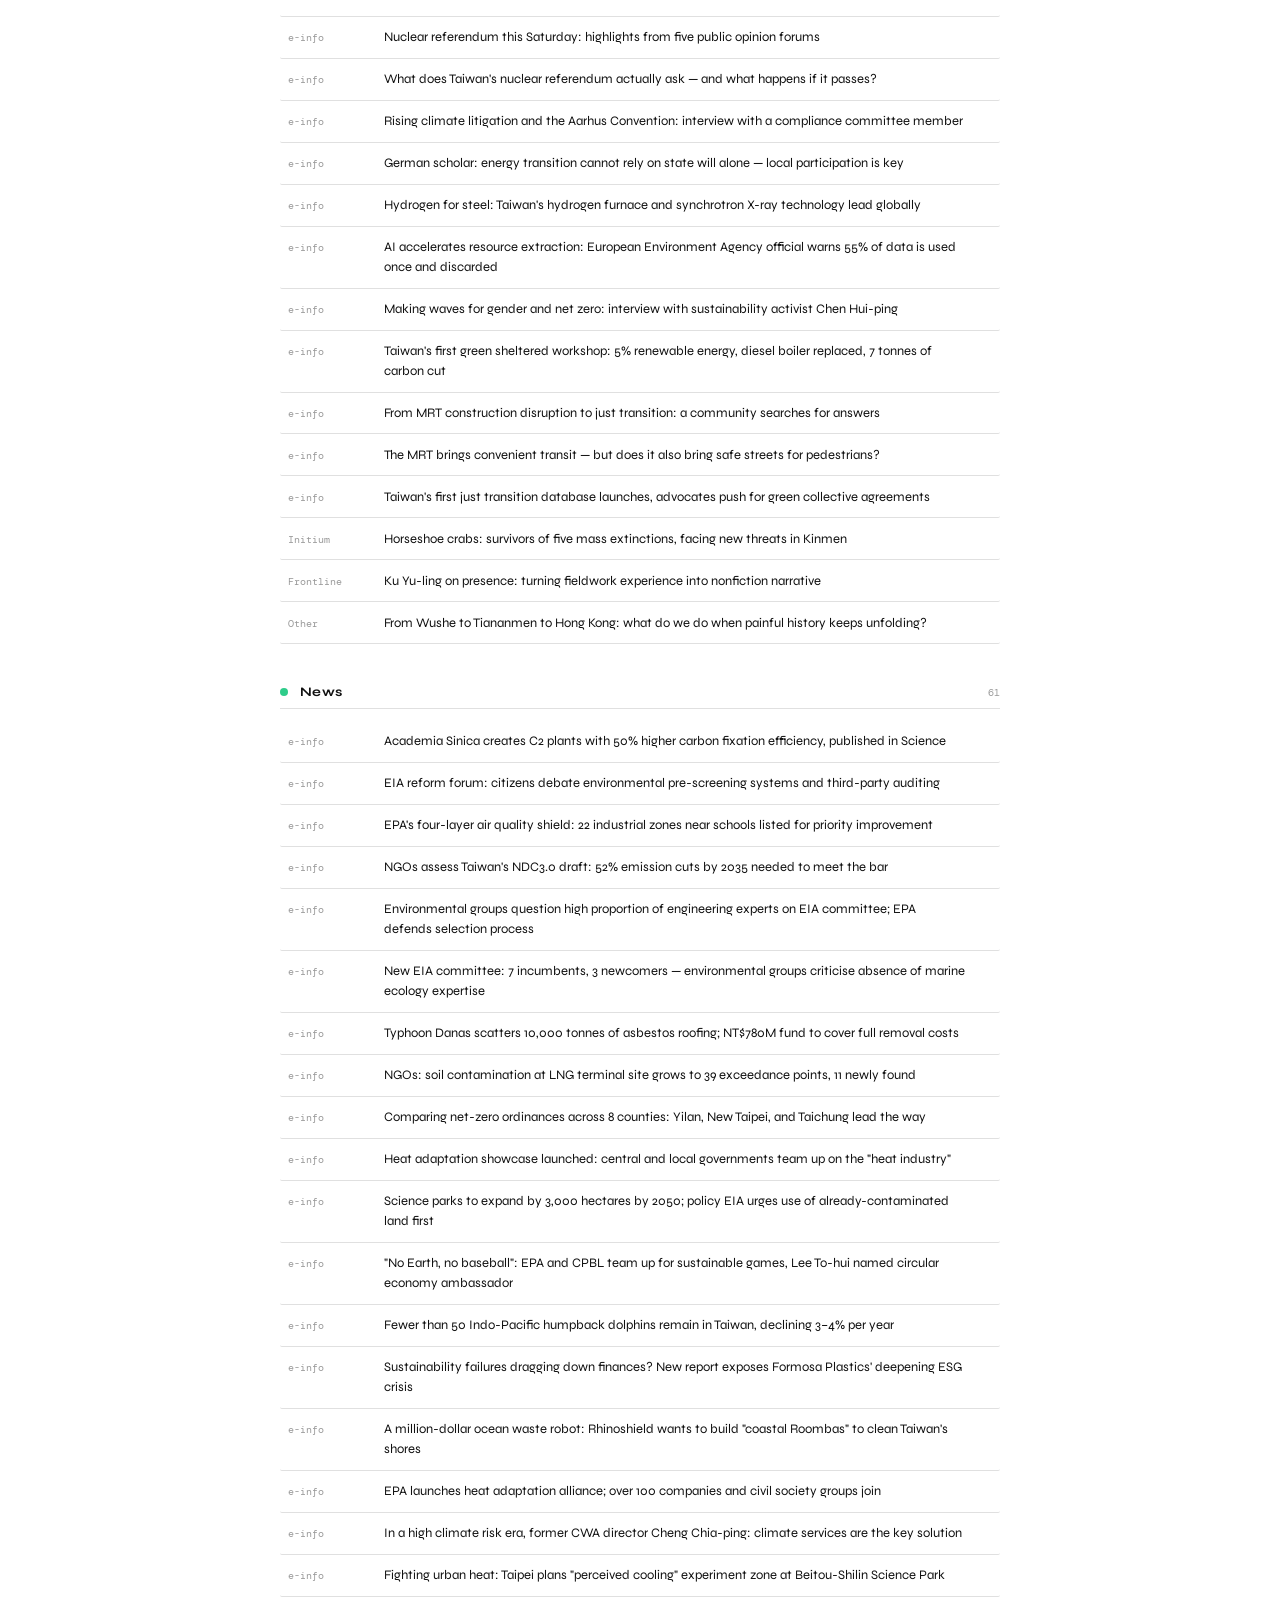
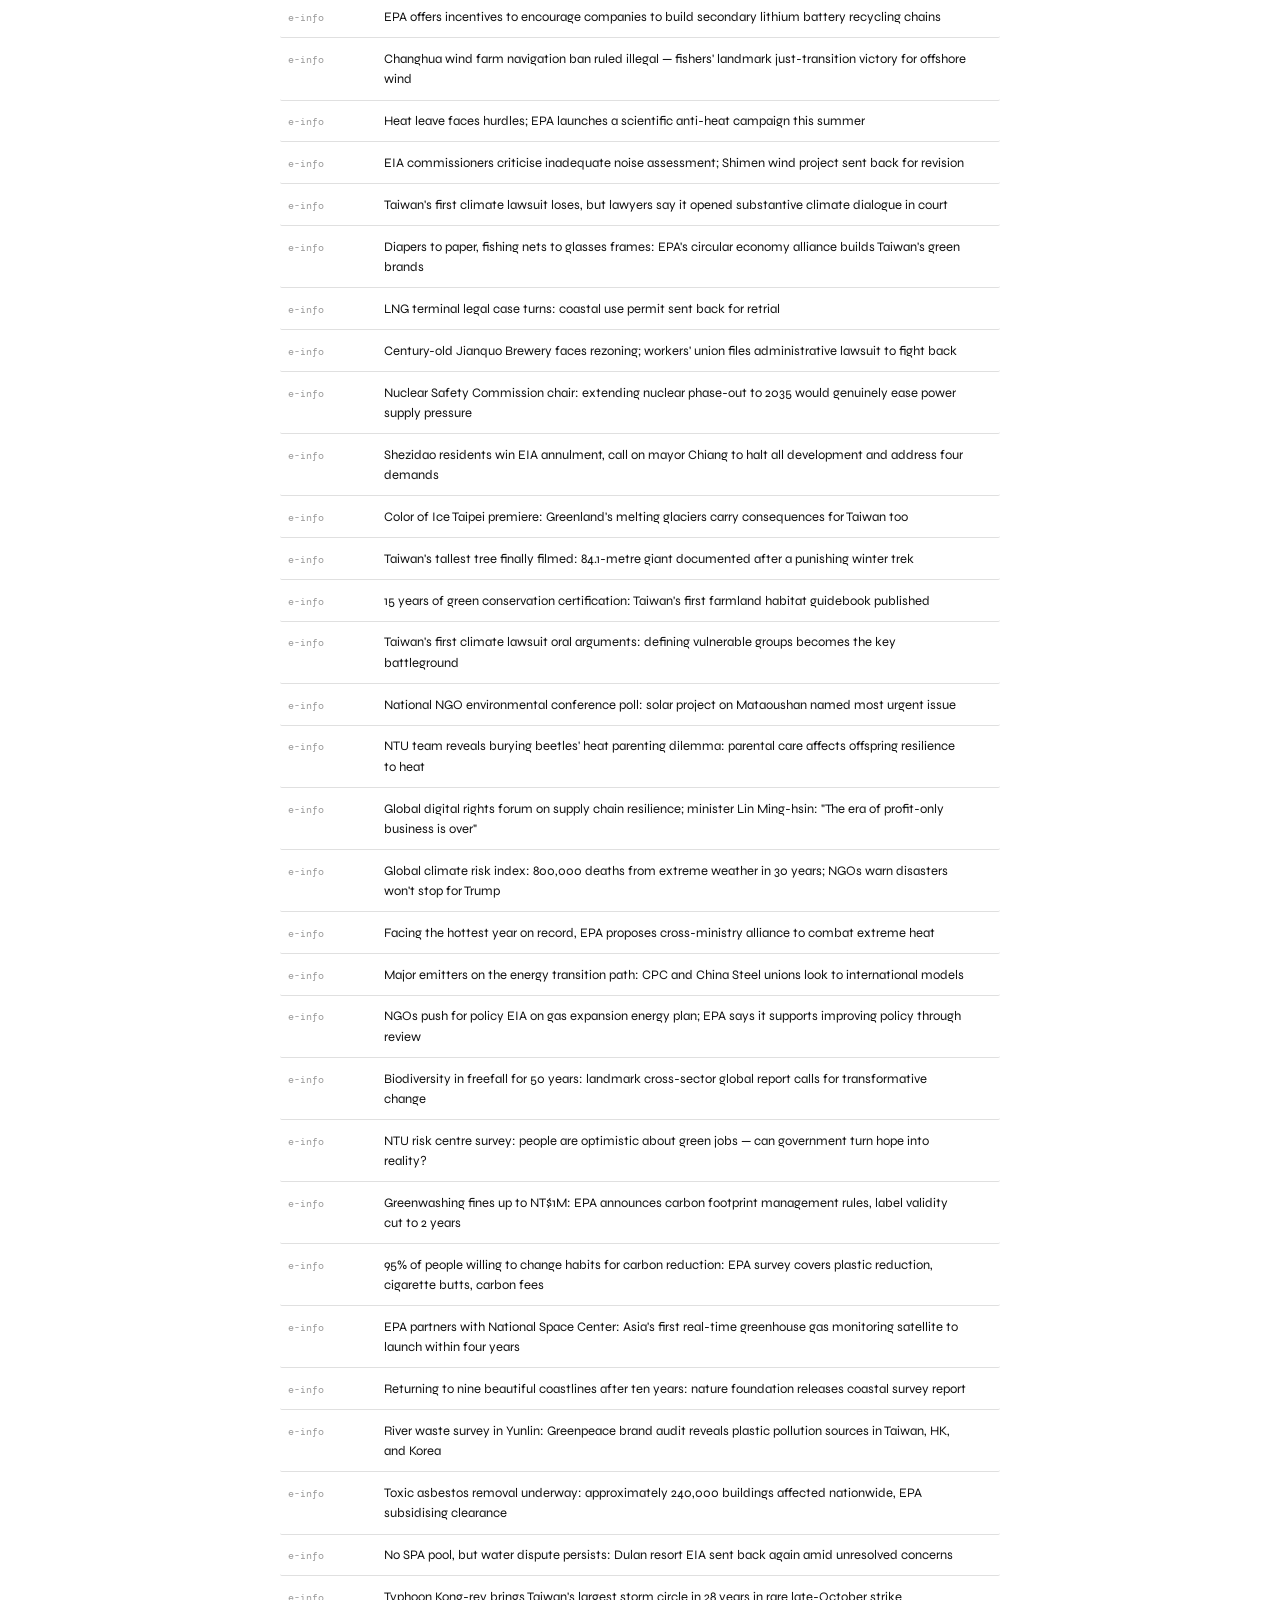
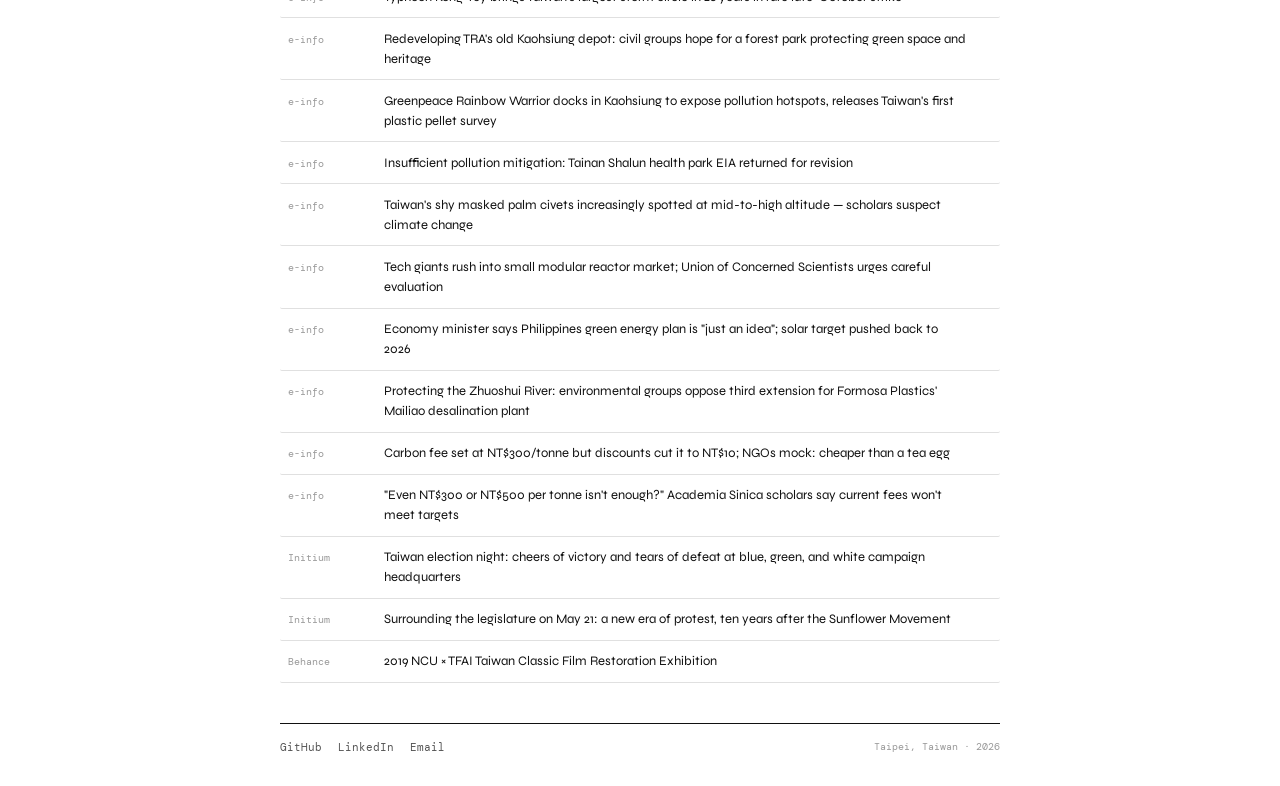
==== commit 538165b6: "Add avatar to the nav logo, split Tiny Tin House into sketch and scan The Lab card was carrying the " ====
--- a/articles.html
+++ b/articles.html
@@ -26,10 +26,22 @@
   padding: 1.25rem 0; margin-bottom: 2.5rem;
   border-bottom: 1.5px solid var(--text);
 }
-.logo { font-size: 13px; font-weight: 700; letter-spacing: 0.05em; cursor: default; }
+.logo { font-size: 13px; font-weight: 700; letter-spacing: 0.05em; cursor: default; white-space: nowrap; }
+/* The avatar sits beside the wordmark rather than inside #logo, because
+   setLang() overwrites that span's textContent and would wipe the image out. */
+.logo-lockup { display: inline-flex; align-items: center; gap: 0.5rem; }
+.logo-mark { width: 28px; height: 28px; display: block; flex-shrink: 0; }
 .nav-right { display: flex; align-items: center; gap: 1.5rem; }
 .nav-link { font-size: 12px; font-weight: 500; color: var(--text-sec); text-decoration: none; cursor: pointer; transition: color 0.1s; }
 .nav-link:hover { color: var(--text); }
+/* Same fix index.html already carries: the bar does not fit on a phone —
+   the logo wrapped under the links and Contact plus the language buttons
+   were cut off past the right edge. Wrap onto a second row instead. */
+@media (max-width: 700px) {
+  nav { flex-wrap: wrap; gap: 0.5rem 1rem; }
+  .nav-right { flex-wrap: wrap; gap: 0.9rem; }
+}
+@media (max-width: 430px) { .nav-right { gap: 0.75rem; } }
 .nav-link.current { color: var(--text); border-bottom: 1.5px solid var(--text); padding-bottom: 1px; }
 .lang-toggle { display: flex; border: 1.5px solid var(--text); border-radius: 2px; overflow: hidden; }
 .lang-btn {
@@ -115,7 +127,10 @@
 <div class="wrap">
 
 <nav>
-  <span class="logo" id="logo">AMELIA CHUNG</span>
+  <span class="logo-lockup">
+    <img class="logo-mark" src="amelia-avatar.png" alt="" aria-hidden="true">
+    <span class="logo" id="logo">AMELIA CHUNG</span>
+  </span>
   <div class="nav-right">
     <a class="nav-link" href="index.html" id="nav-works">Works</a>
     <span class="nav-link current" id="nav-articles">Articles</span>
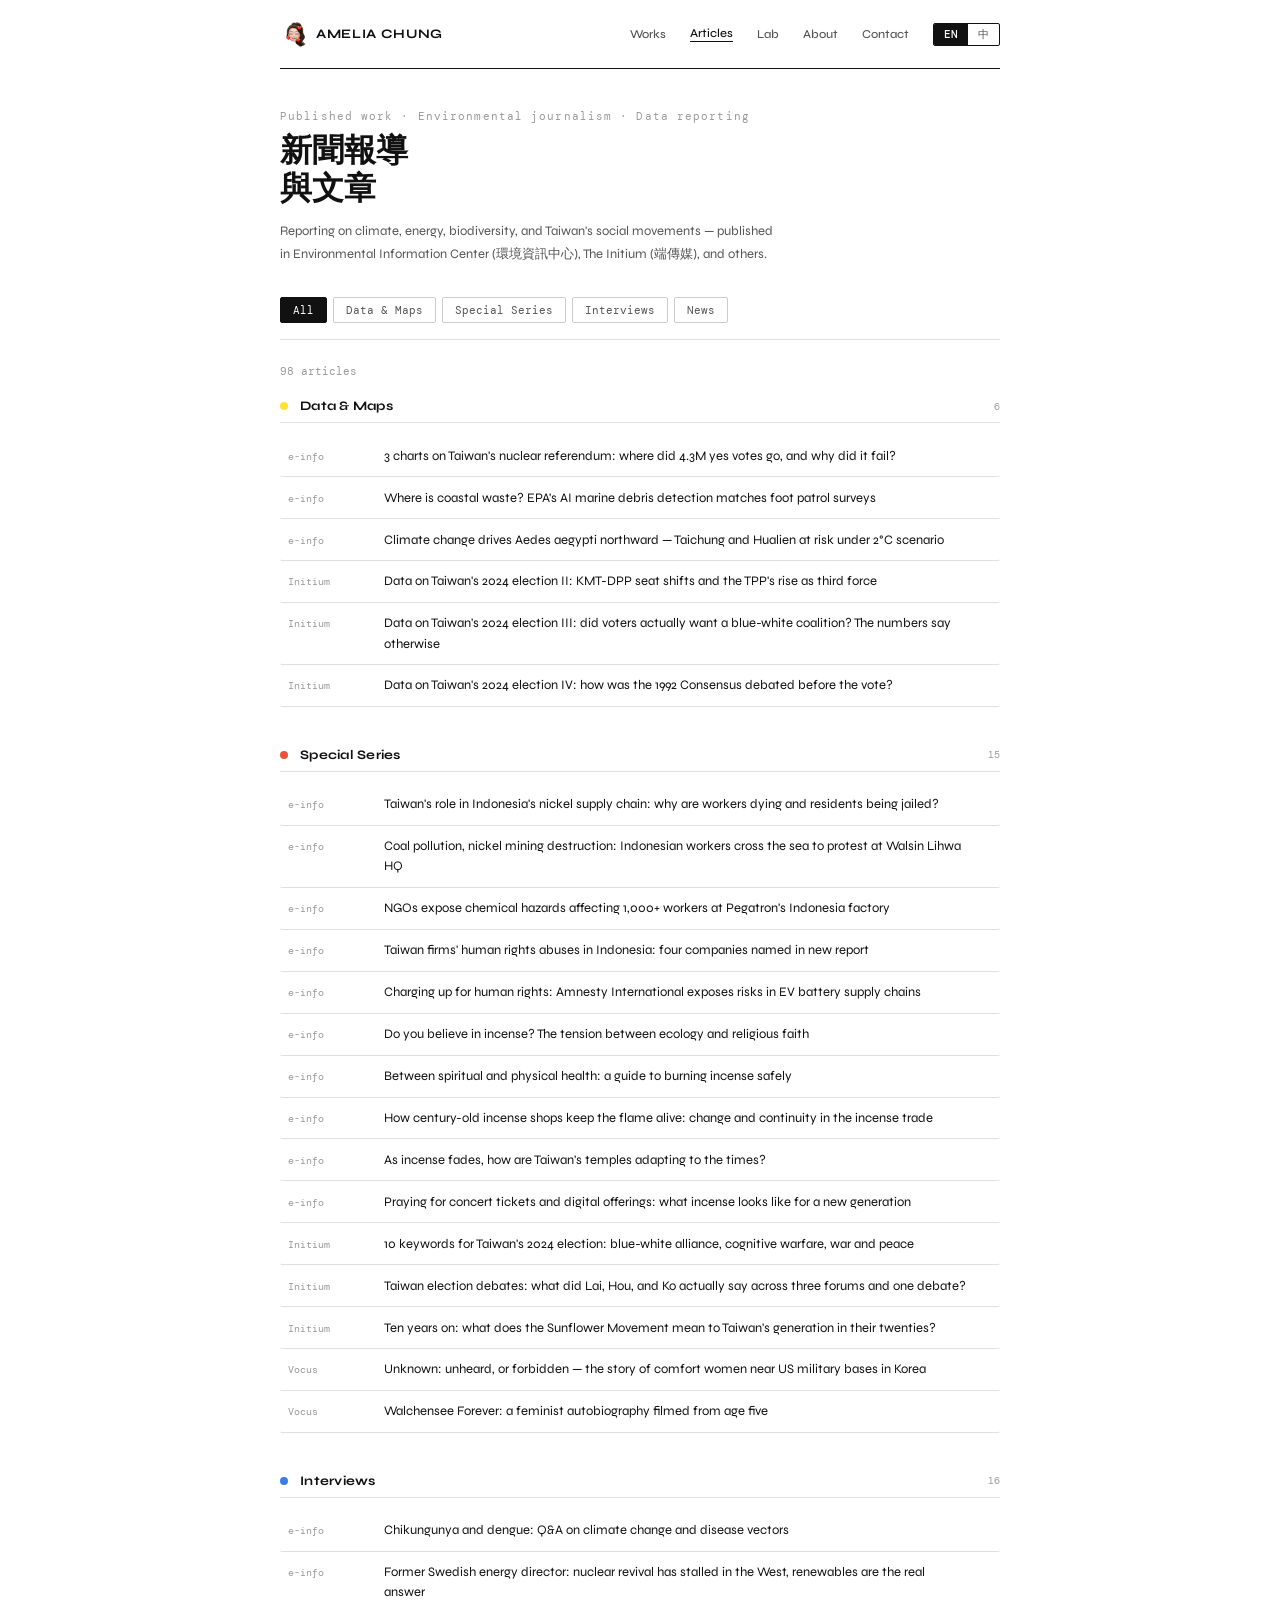
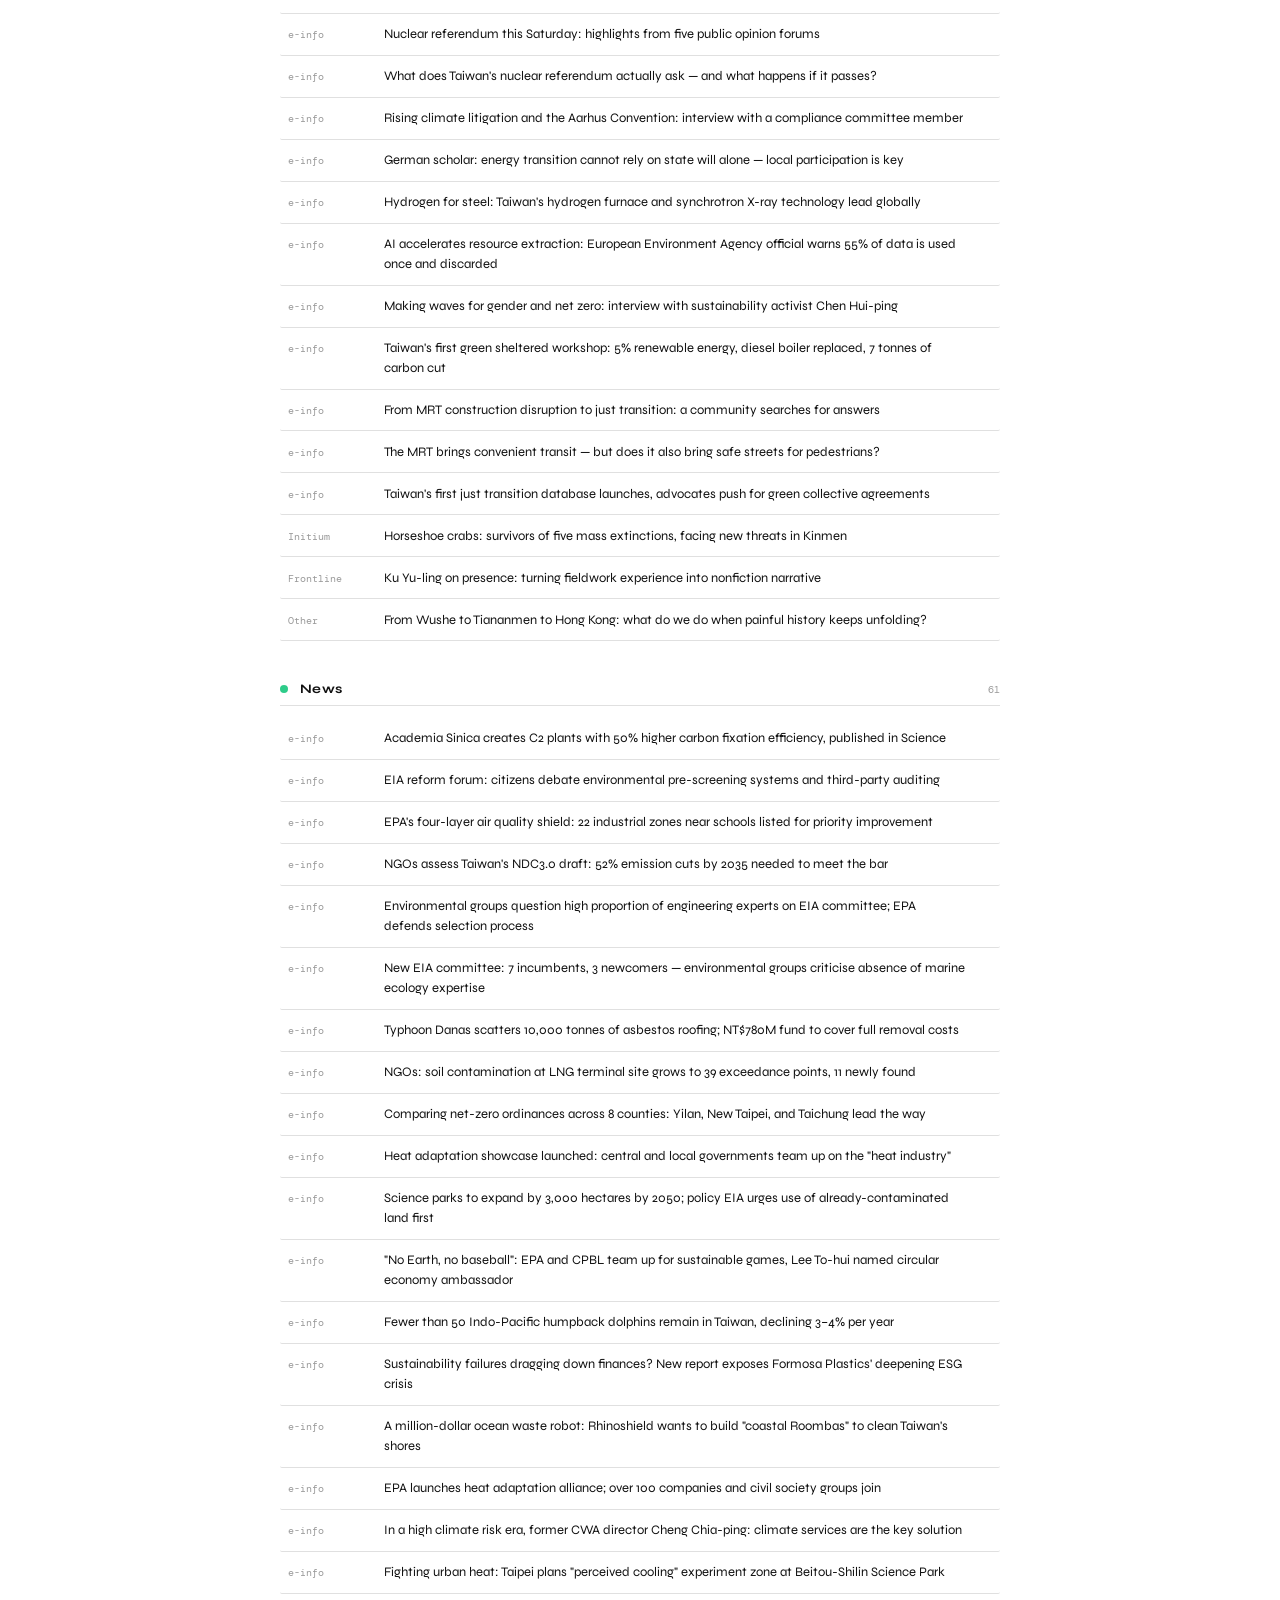
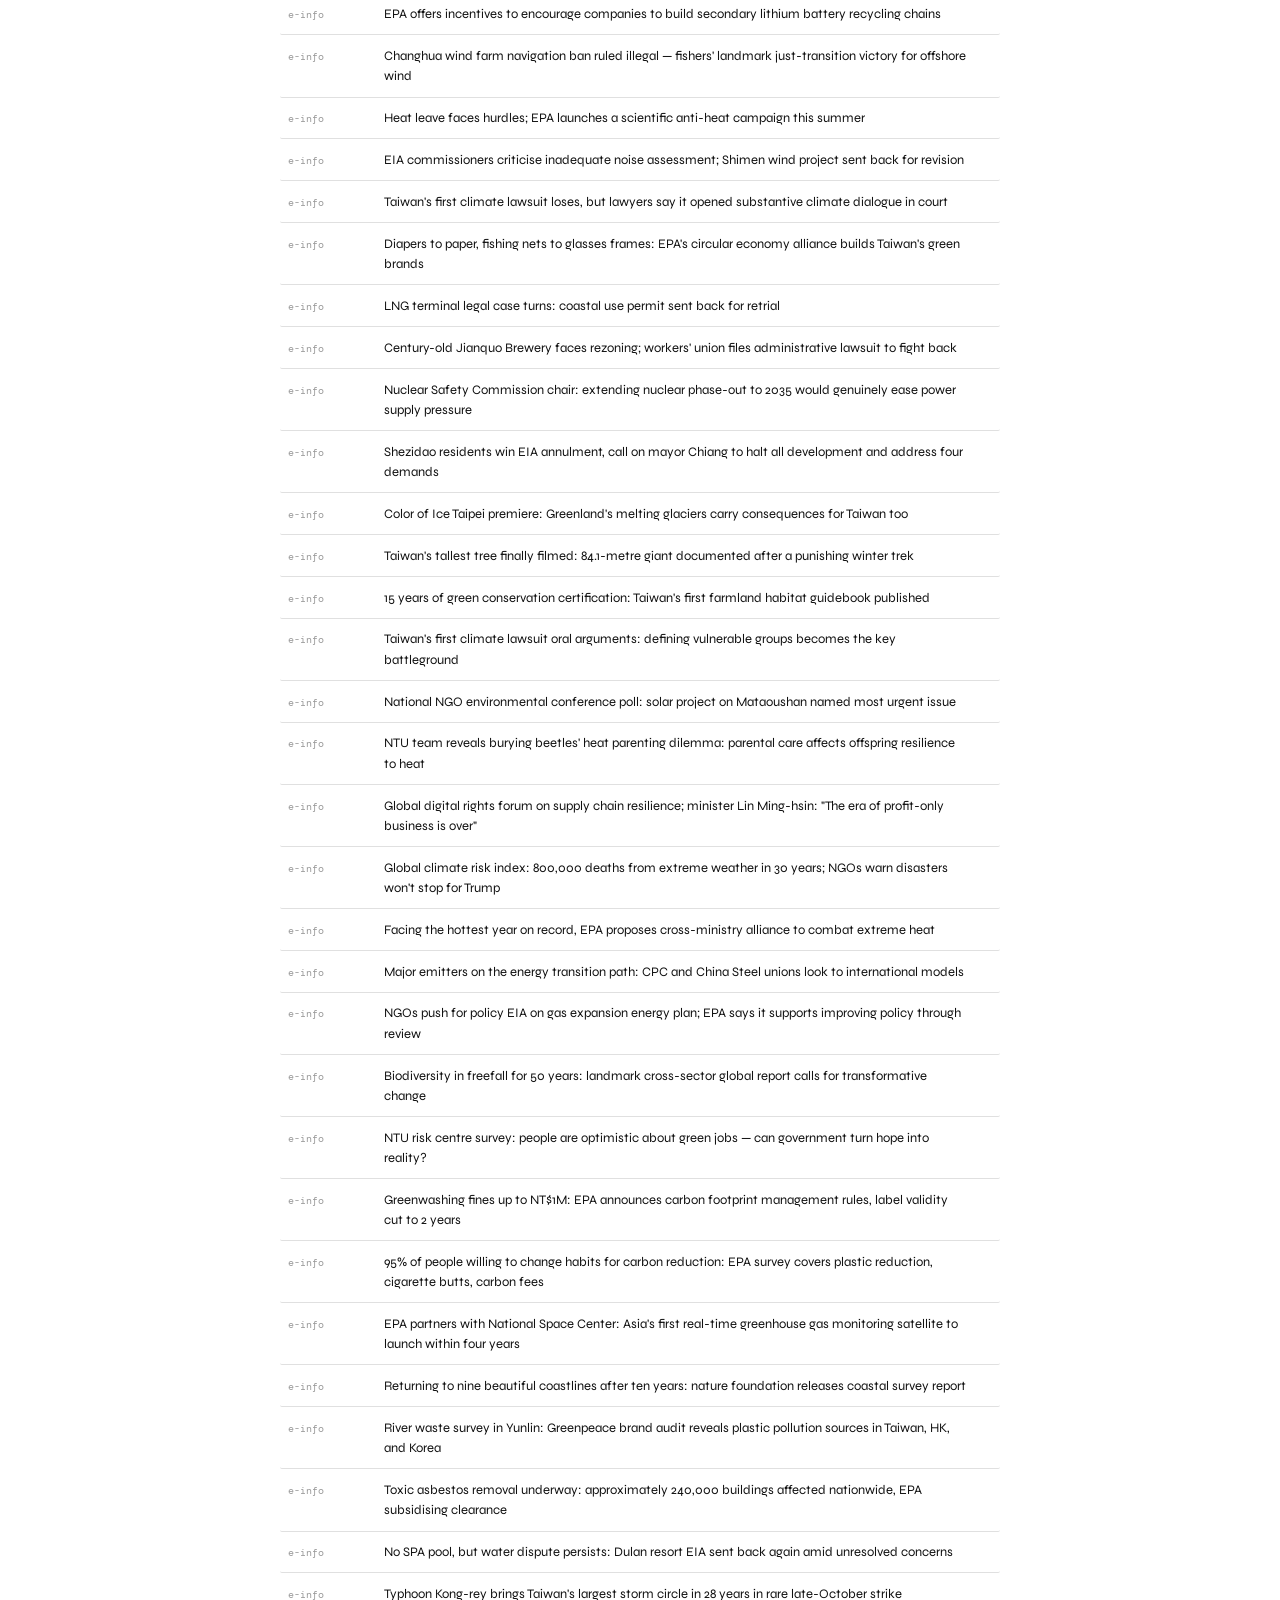
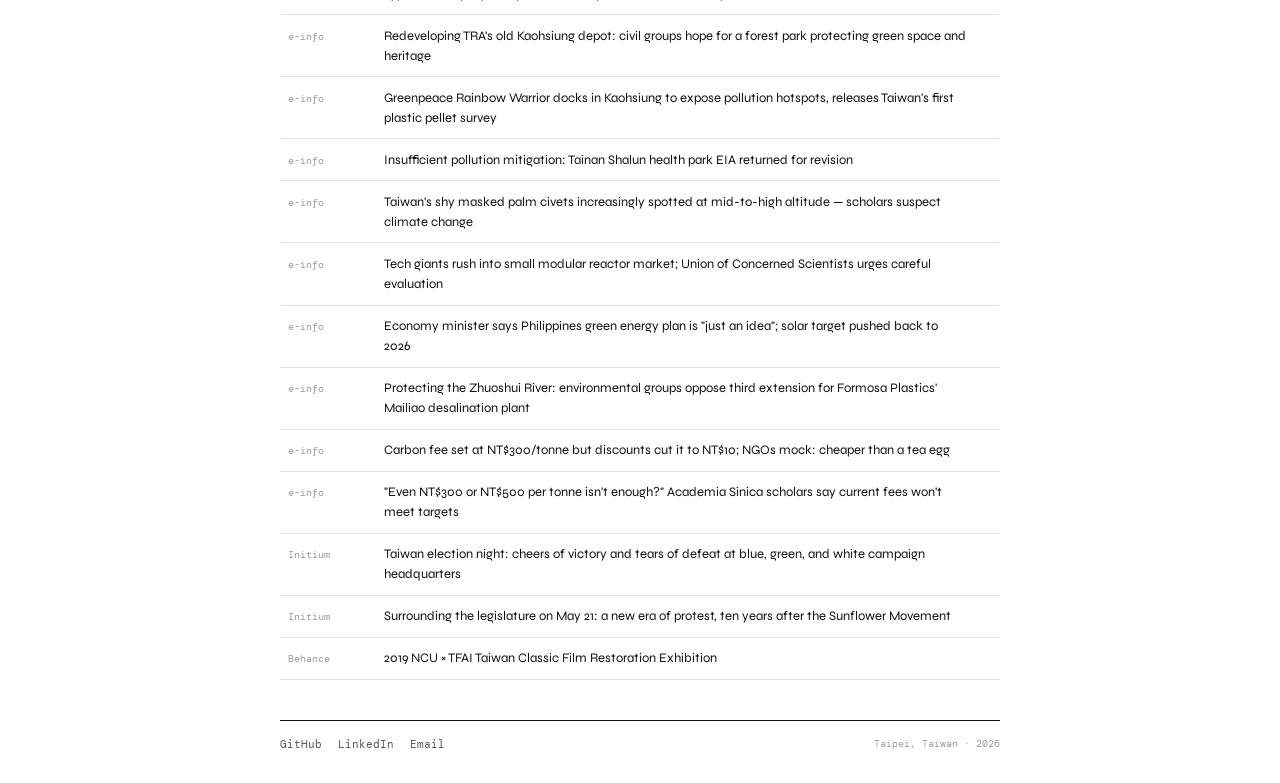
==== commit c7154cf1: "Use Chinese hero titles on Articles and Lab, unwrap About Me The Articles and Lab pages now show 新聞報" ====
--- a/articles.html
+++ b/articles.html
@@ -56,6 +56,7 @@
 .eyebrow { font-family: 'DM Mono', monospace; font-size: 11px; letter-spacing: 0.1em; color: var(--text-ter); margin-bottom: 0.5rem; }
 .hero-title { font-size: 38px; font-weight: 800; line-height: 1.05; letter-spacing: -0.02em; margin-bottom: 0.75rem; }
 .hero-title-zh { font-family: 'Noto Serif TC', serif; font-size: 32px; font-weight: 700; line-height: 1.2; margin-bottom: 0.75rem; display: none; }
+.hero-title-cjk { font-family: 'Noto Serif TC', serif; font-size: 32px; font-weight: 700; line-height: 1.2; letter-spacing: normal; }
 .hero-desc { font-size: 13px; line-height: 1.75; color: var(--text-sec); max-width: 500px; }
 .hero-desc-zh { font-family: 'Noto Serif TC', serif; font-size: 13px; line-height: 2; color: var(--text-sec); max-width: 500px; display: none; }
 
@@ -146,7 +147,7 @@
 
 <div class="hero">
   <p class="eyebrow" id="eyebrow">Published work · Environmental journalism · Data reporting</p>
-  <h1 class="hero-title" id="hero-en">Articles &amp;<br>Reporting</h1>
+  <h1 class="hero-title hero-title-cjk" id="hero-en">新聞報導<br>與文章</h1>
   <h1 class="hero-title-zh" id="hero-zh">新聞報導<br>與文章</h1>
   <p class="hero-desc" id="desc-en">Reporting on climate, energy, biodiversity, and Taiwan's social movements — published in Environmental Information Center (環境資訊中心), The Initium (端傳媒), and others.</p>
   <p class="hero-desc-zh" id="desc-zh">涵蓋氣候、能源、生物多樣性與台灣社會運動的新聞報導與深度文章，刊載於環境資訊中心、端傳媒等媒體。</p>
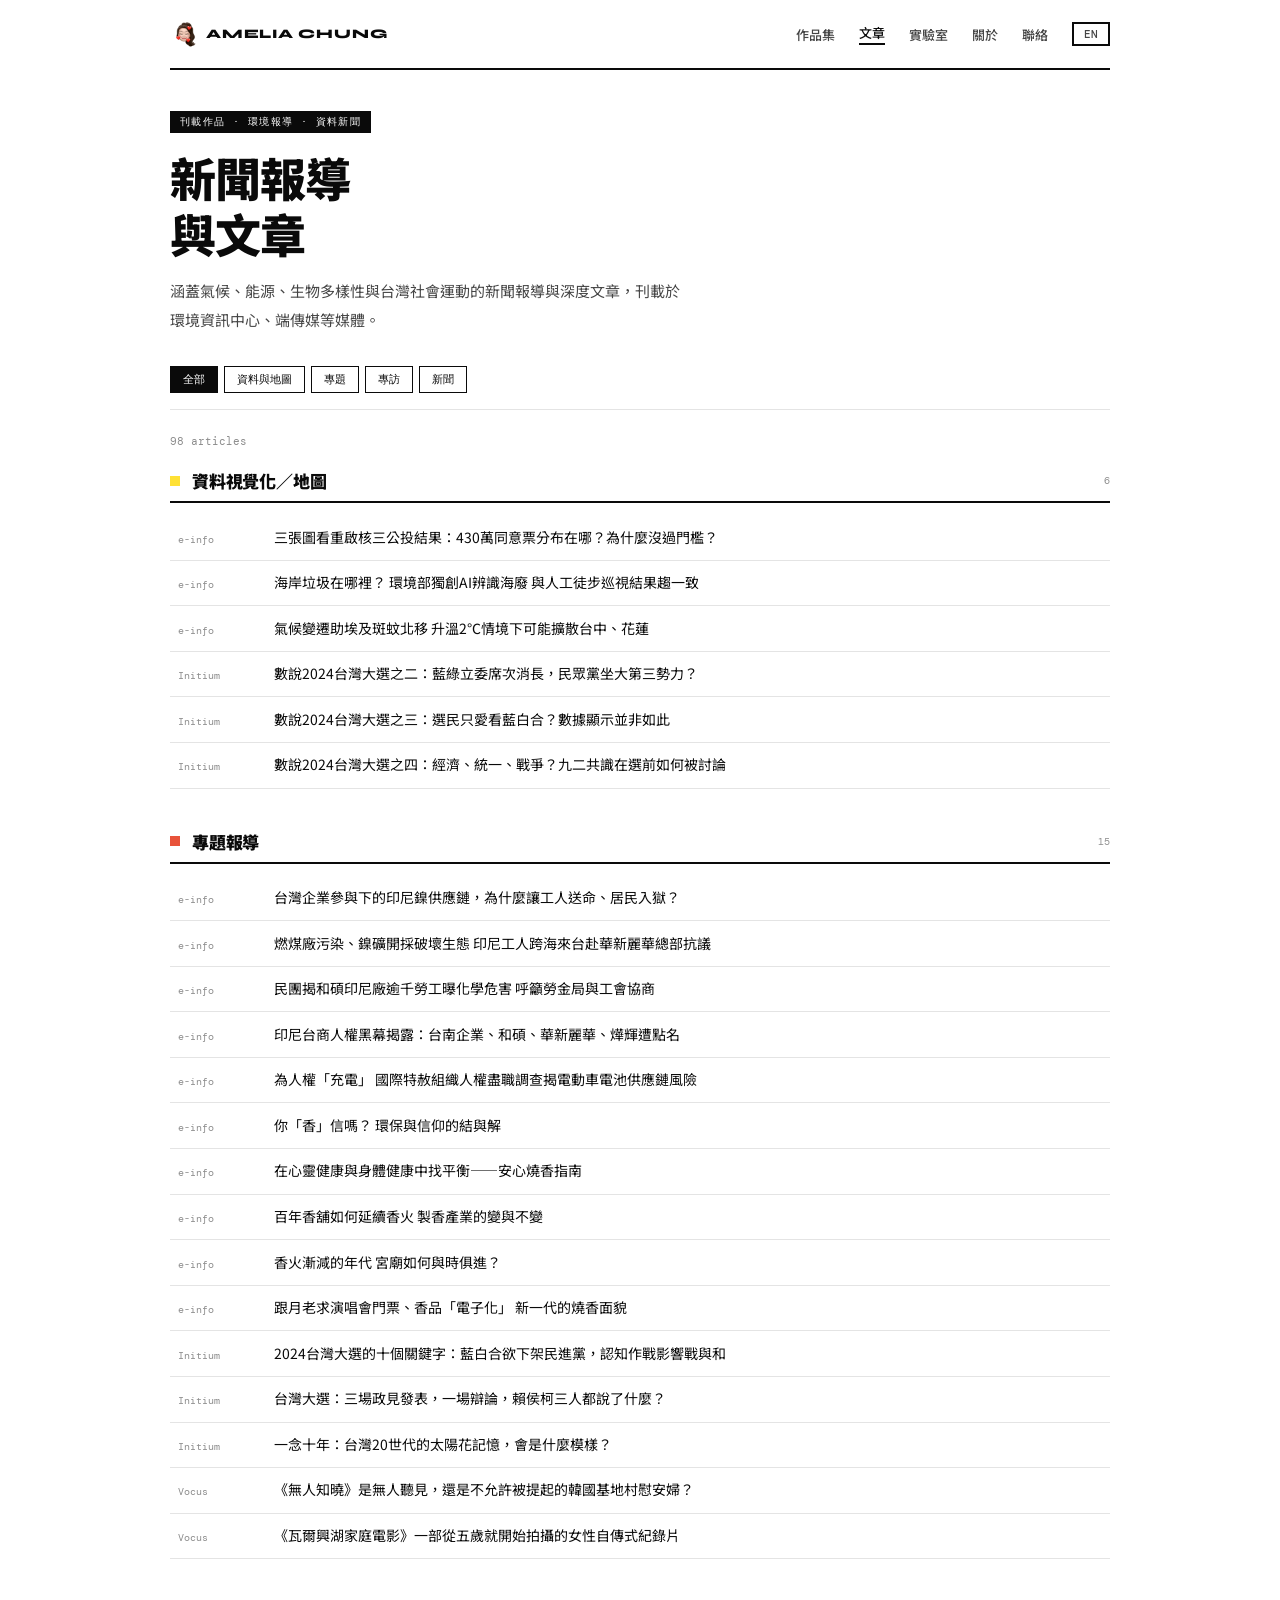
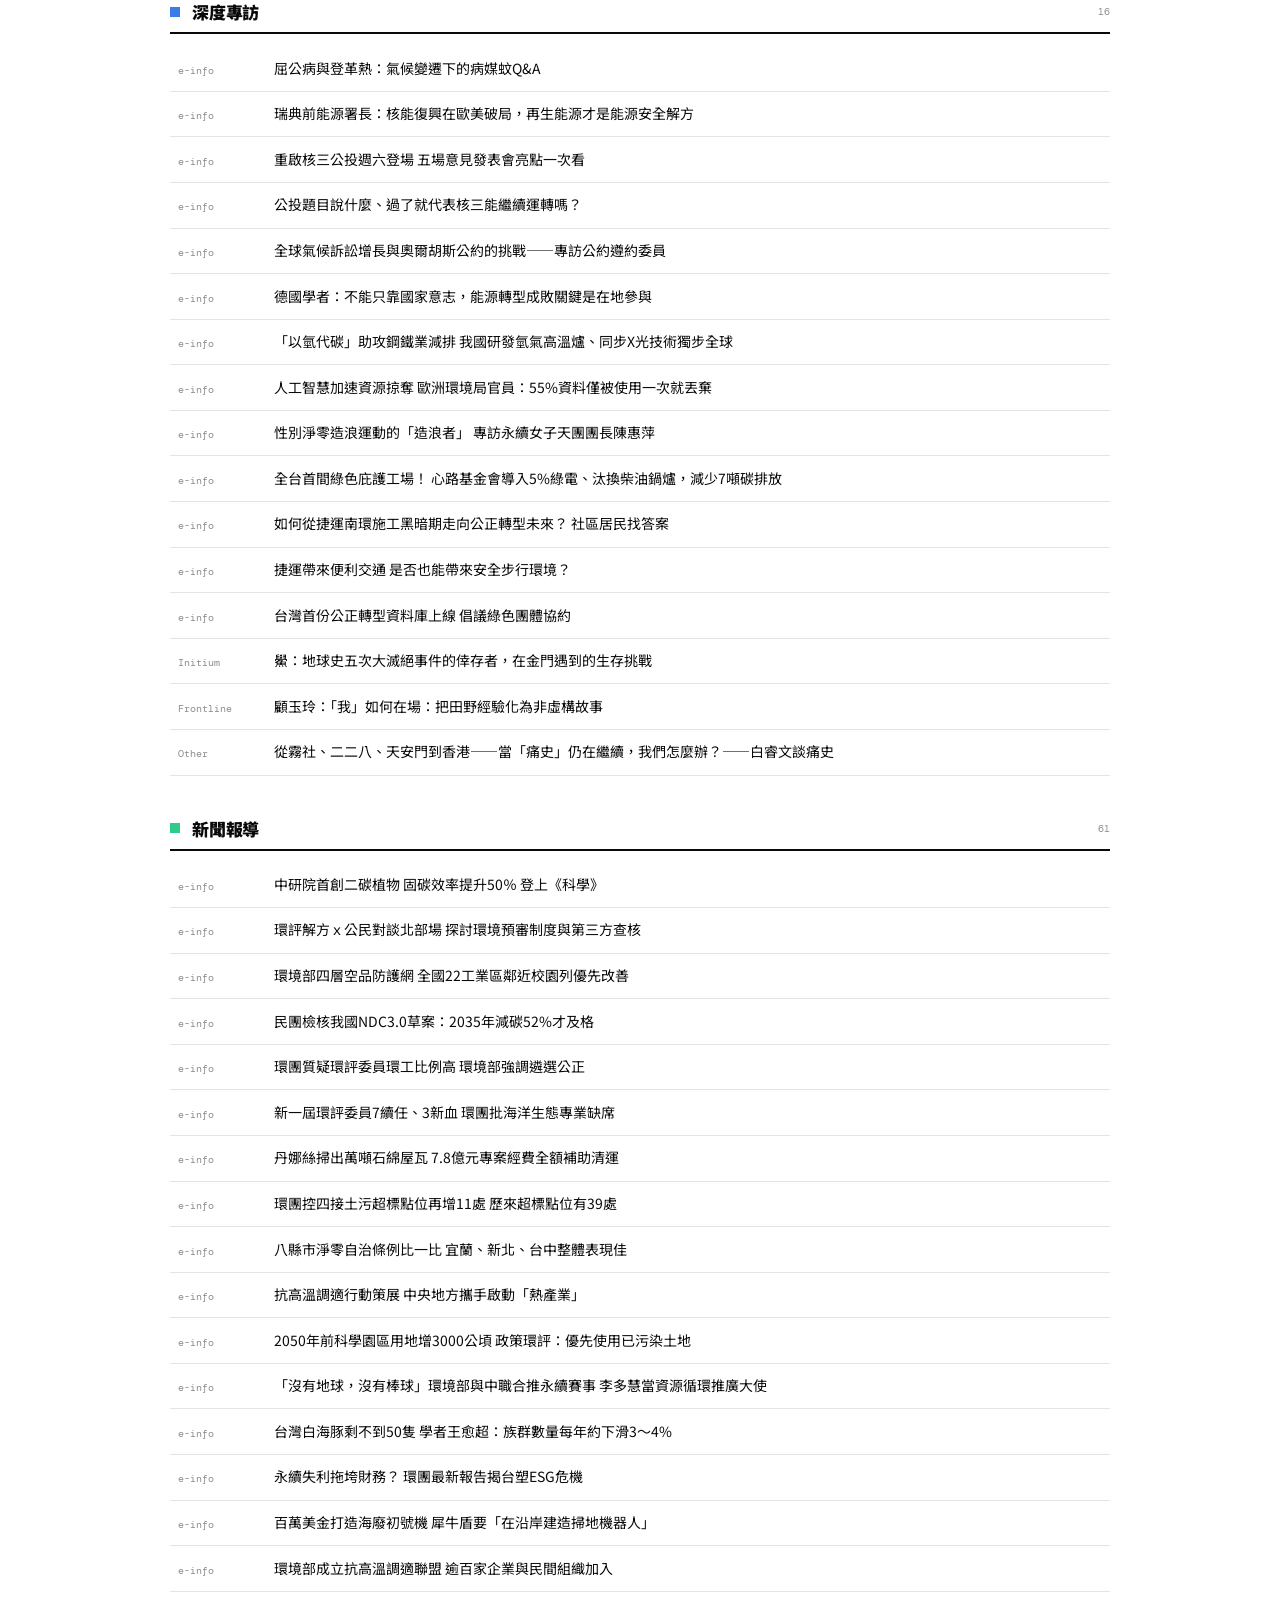
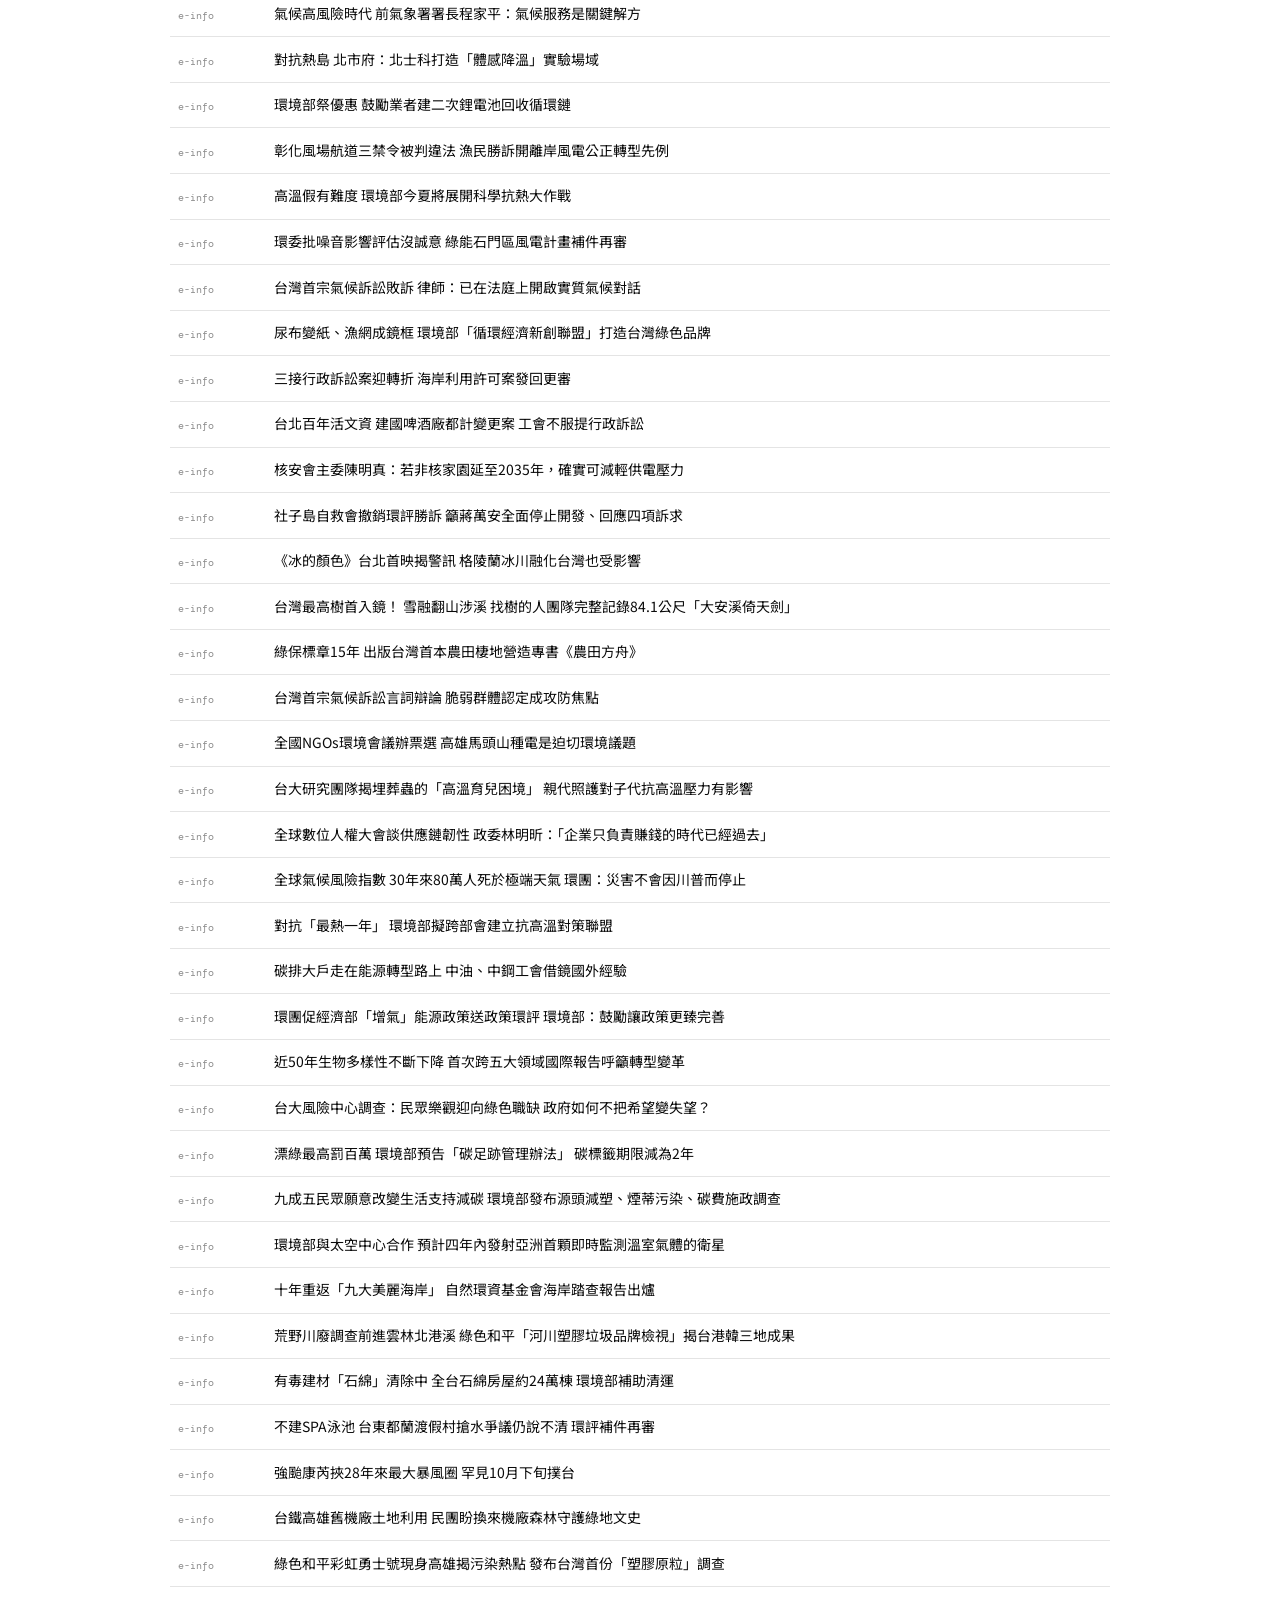
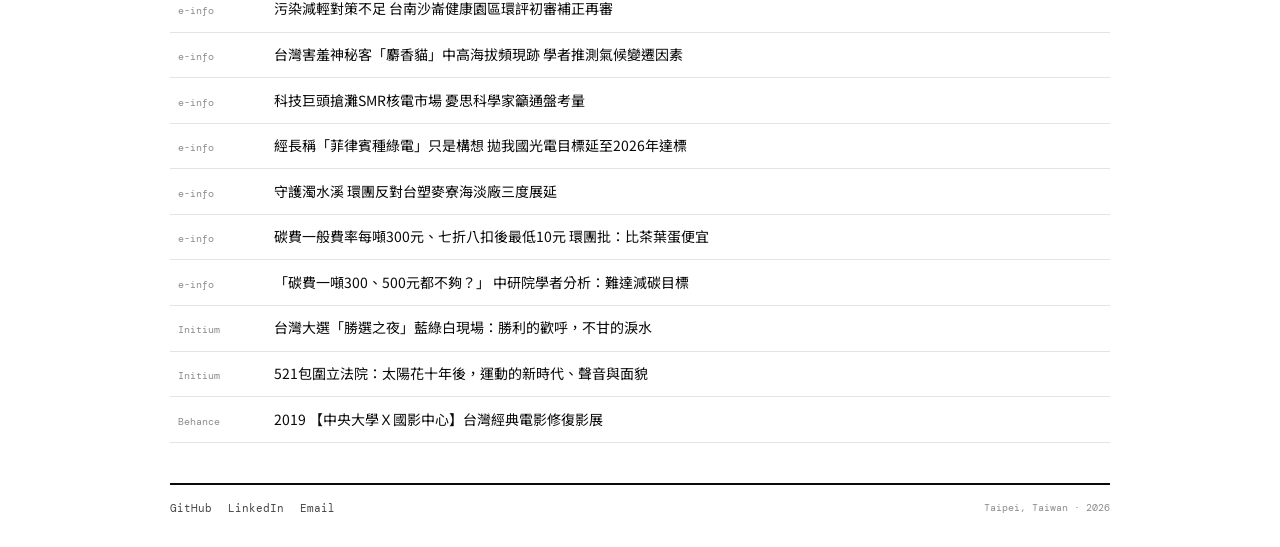
==== commit cbd280f0: "WIP: Chinese-first redesign of nav, type and palette Preserves in-progress uncommitted work found on" ====
--- a/articles.html
+++ b/articles.html
@@ -1,38 +1,40 @@
 <!DOCTYPE html>
-<html lang="en">
+<html lang="zh-Hant">
 <head>
 <meta charset="UTF-8">
 <meta name="viewport" content="width=device-width, initial-scale=1.0">
-<title>Articles — Amelia Chung</title>
+<title>文章 Articles — 鍾依靜</title>
+<link rel="icon" type="image/png" href="amelia-avatar.png">
+<link rel="apple-touch-icon" href="amelia-avatar.png">
 <link rel="preconnect" href="https://fonts.googleapis.com">
-<link href="https://fonts.googleapis.com/css2?family=Syne:wght@400;500;700;800&family=Noto+Serif+TC:wght@400;700&family=DM+Mono:wght@400;500&display=swap" rel="stylesheet">
+<link href="https://fonts.googleapis.com/css2?family=Syne:wght@400;500;700;800&family=Noto+Sans+TC:wght@400;500;700;900&family=DM+Mono:wght@400;500&display=swap" rel="stylesheet">
 <style>
 *, *::before, *::after { box-sizing: border-box; margin: 0; padding: 0; }
 :root {
   --bg: #ffffff;
-  --text: #111111;
-  --text-sec: #555555;
-  --text-ter: #999999;
-  --border: #e0e0e0;
-  --border-med: #cccccc;
-  --hover-bg: #f5f5f5;
-}
-body { background: var(--bg); color: var(--text); font-family: 'Syne', sans-serif; padding: 0 1.5rem; }
-.wrap { max-width: 720px; margin: 0 auto; }
+  --text: #0A0A0A;
+  --text-sec: #454545;
+  --text-ter: #8C8C8C;
+  --border: #e4e4e4;
+  --border-med: #0A0A0A;
+  --hover-bg: #fafafa;
+}
+body { background: var(--bg); color: var(--text); font-family: 'Syne', 'Noto Sans TC', sans-serif; padding: 0 1.5rem; }
+.wrap { max-width: 940px; margin: 0 auto; }
 
 /* NAV */
 nav {
   display: flex; justify-content: space-between; align-items: center;
   padding: 1.25rem 0; margin-bottom: 2.5rem;
-  border-bottom: 1.5px solid var(--text);
-}
-.logo { font-size: 13px; font-weight: 700; letter-spacing: 0.05em; cursor: default; white-space: nowrap; }
+  border-bottom: 2px solid var(--text);
+}
+.logo { font-size: 13px; font-weight: 800; letter-spacing: 0.06em; cursor: default; white-space: nowrap; }
 /* The avatar sits beside the wordmark rather than inside #logo, because
    setLang() overwrites that span's textContent and would wipe the image out. */
 .logo-lockup { display: inline-flex; align-items: center; gap: 0.5rem; }
 .logo-mark { width: 28px; height: 28px; display: block; flex-shrink: 0; }
 .nav-right { display: flex; align-items: center; gap: 1.5rem; }
-.nav-link { font-size: 12px; font-weight: 500; color: var(--text-sec); text-decoration: none; cursor: pointer; transition: color 0.1s; }
+.nav-link { font-size: 13px; font-weight: 500; color: var(--text-sec); text-decoration: none; cursor: pointer; transition: color 0.1s; }
 .nav-link:hover { color: var(--text); }
 /* Same fix index.html already carries: the bar does not fit on a phone —
    the logo wrapped under the links and Contact plus the language buttons
@@ -42,30 +44,30 @@
   .nav-right { flex-wrap: wrap; gap: 0.9rem; }
 }
 @media (max-width: 430px) { .nav-right { gap: 0.75rem; } }
-.nav-link.current { color: var(--text); border-bottom: 1.5px solid var(--text); padding-bottom: 1px; }
-.lang-toggle { display: flex; border: 1.5px solid var(--text); border-radius: 2px; overflow: hidden; }
+.nav-link.current { color: var(--text); border-bottom: 2px solid var(--text); padding-bottom: 1px; }
 .lang-btn {
   font-family: 'DM Mono', monospace; font-size: 11px; font-weight: 500;
-  padding: 3px 10px; border: none; cursor: pointer;
+  padding: 3px 10px; cursor: pointer; border: 2px solid var(--text); border-radius: 0;
   background: transparent; color: var(--text-sec); transition: all 0.15s;
 }
-.lang-btn.active { background: var(--text); color: var(--bg); }
+.lang-btn:hover { background: var(--text); color: var(--bg); }
 
 /* HERO */
 .hero { margin-bottom: 2rem; }
-.eyebrow { font-family: 'DM Mono', monospace; font-size: 11px; letter-spacing: 0.1em; color: var(--text-ter); margin-bottom: 0.5rem; }
-.hero-title { font-size: 38px; font-weight: 800; line-height: 1.05; letter-spacing: -0.02em; margin-bottom: 0.75rem; }
-.hero-title-zh { font-family: 'Noto Serif TC', serif; font-size: 32px; font-weight: 700; line-height: 1.2; margin-bottom: 0.75rem; display: none; }
-.hero-title-cjk { font-family: 'Noto Serif TC', serif; font-size: 32px; font-weight: 700; line-height: 1.2; letter-spacing: normal; }
-.hero-desc { font-size: 13px; line-height: 1.75; color: var(--text-sec); max-width: 500px; }
-.hero-desc-zh { font-family: 'Noto Serif TC', serif; font-size: 13px; line-height: 2; color: var(--text-sec); max-width: 500px; display: none; }
+.eyebrow { display: inline-block; font-family: 'DM Mono', monospace; font-size: 10px; letter-spacing: 0.14em;
+           background: var(--text); color: var(--bg); padding: 4px 10px; margin-bottom: 1rem; }
+.hero-title { display: none; font-size: 38px; font-weight: 800; line-height: 1.05; letter-spacing: -0.02em; margin-bottom: 0.75rem; }
+.hero-title-zh { font-family: 'Noto Sans TC', sans-serif; font-size: 46px; font-weight: 900; line-height: 1.22;
+                 letter-spacing: -0.02em; margin-bottom: 0.9rem; }
+.hero-desc { display: none; font-size: 13px; line-height: 1.75; color: var(--text-sec); max-width: 500px; }
+.hero-desc-zh { font-family: 'Noto Sans TC', sans-serif; font-size: 15px; line-height: 1.95; color: var(--text-sec); max-width: 34em; }
 
 /* FILTER */
 .filter { display: flex; gap: 6px; flex-wrap: wrap; margin-bottom: 1.5rem; padding-bottom: 1rem; border-bottom: 0.5px solid var(--border); }
 .filter-btn {
   font-family: 'DM Mono', monospace; font-size: 11px; padding: 5px 12px;
-  border: 1px solid var(--border-med); border-radius: 2px;
-  background: transparent; color: var(--text-sec); cursor: pointer; transition: all 0.15s;
+  border: 1.5px solid var(--text); border-radius: 0;
+  background: transparent; color: var(--text); cursor: pointer; transition: all 0.15s;
 }
 .filter-btn:hover { border-color: var(--text); color: var(--text); }
 .filter-btn.active { background: var(--text); color: var(--bg); border-color: var(--text); }
@@ -77,11 +79,11 @@
 .section-head {
   display: flex; align-items: center; gap: 0.75rem;
   margin-bottom: 0.75rem; padding-bottom: 0.5rem;
-  border-bottom: 1px solid var(--border);
-}
-.section-dot { width: 8px; height: 8px; border-radius: 50%; flex-shrink: 0; }
+  border-bottom: 2px solid var(--text);
+}
+.section-dot { width: 10px; height: 10px; border-radius: 0; flex-shrink: 0; }
 .section-label { font-size: 13px; font-weight: 700; letter-spacing: 0.02em; }
-.section-label-zh { font-family: 'Noto Serif TC', serif; font-size: 13px; font-weight: 700; }
+.section-label-zh { font-family: 'Noto Sans TC', sans-serif; font-size: 17px; font-weight: 900; letter-spacing: -0.01em; }
 .section-n { font-family: 'DM Mono', monospace; font-size: 10px; color: var(--text-ter); margin-left: auto; }
 
 /* ARTICLES */
@@ -90,9 +92,9 @@
 .item {
   display: flex; align-items: baseline; gap: 1rem;
   padding: 0.65rem 0.5rem;
-  border-bottom: 0.5px solid var(--border);
+  border-bottom: 1px solid var(--border);
   text-decoration: none; color: inherit;
-  border-radius: 2px;
+  border-radius: 0;
   transition: background 0.12s, padding-left 0.12s, opacity 0.15s;
 }
 .item:hover { background: var(--hover-bg); padding-left: 0.85rem; }
@@ -102,7 +104,7 @@
   color: var(--text-ter); flex-shrink: 0; width: 80px;
 }
 .item-title { font-size: 13px; line-height: 1.55; flex: 1; }
-.item-title-zh { font-family: 'Noto Serif TC', serif; font-size: 13px; line-height: 1.75; flex: 1; }
+.item-title-zh { font-family: 'Noto Sans TC', sans-serif; font-size: 14px; line-height: 1.7; flex: 1; }
 .arrow {
   font-size: 13px; color: var(--text-ter);
   opacity: 0; transform: translateX(-4px);
@@ -112,7 +114,7 @@
 
 /* FOOTER */
 footer {
-  border-top: 1.5px solid var(--text); padding: 1rem 0 2rem;
+  border-top: 2px solid var(--text); padding: 1rem 0 2rem;
   display: flex; justify-content: space-between; align-items: center;
   margin-top: 1rem;
 }
@@ -133,32 +135,31 @@
     <span class="logo" id="logo">AMELIA CHUNG</span>
   </span>
   <div class="nav-right">
-    <a class="nav-link" href="index.html" id="nav-works">Works</a>
-    <span class="nav-link current" id="nav-articles">Articles</span>
-    <a class="nav-link" href="lab.html" id="nav-lab">Lab</a>
-    <a class="nav-link" href="#about" id="nav-about">About</a>
-    <a class="nav-link" href="mailto:yichingchung910@gmail.com" id="nav-contact">Contact</a>
-    <div class="lang-toggle">
-      <button class="lang-btn active" id="btn-en" onclick="setLang('en')">EN</button>
-      <button class="lang-btn" id="btn-zh" onclick="setLang('zh')">中</button>
-    </div>
+    <a class="nav-link" href="index.html" id="nav-works">作品集</a>
+    <span class="nav-link current" id="nav-articles">文章</span>
+    <a class="nav-link" href="lab.html" id="nav-lab">實驗室</a>
+    <a class="nav-link" href="#about" id="nav-about">關於</a>
+    <a class="nav-link" href="mailto:yichingchung910@gmail.com" id="nav-contact">聯絡</a>
+    <!-- One tab only: Chinese is the default, so the button always offers
+         the other language rather than showing both states. -->
+    <button class="lang-btn" id="lang-btn" onclick="setLang(currentLang === 'zh' ? 'en' : 'zh')">EN</button>
   </div>
 </nav>
 
 <div class="hero">
-  <p class="eyebrow" id="eyebrow">Published work · Environmental journalism · Data reporting</p>
-  <h1 class="hero-title hero-title-cjk" id="hero-en">新聞報導<br>與文章</h1>
+  <p class="eyebrow" id="eyebrow">刊載作品 · 環境報導 · 資料新聞</p>
+  <h1 class="hero-title" id="hero-en">Articles &amp;<br>Reporting</h1>
   <h1 class="hero-title-zh" id="hero-zh">新聞報導<br>與文章</h1>
   <p class="hero-desc" id="desc-en">Reporting on climate, energy, biodiversity, and Taiwan's social movements — published in Environmental Information Center (環境資訊中心), The Initium (端傳媒), and others.</p>
   <p class="hero-desc-zh" id="desc-zh">涵蓋氣候、能源、生物多樣性與台灣社會運動的新聞報導與深度文章，刊載於環境資訊中心、端傳媒等媒體。</p>
 </div>
 
 <div class="filter">
-  <button class="filter-btn active" id="f-all" onclick="filterCat('all')">All</button>
-  <button class="filter-btn" id="f-dataviz" onclick="filterCat('dataviz')">Data &amp; Maps</button>
-  <button class="filter-btn" id="f-series" onclick="filterCat('series')">Special Series</button>
-  <button class="filter-btn" id="f-interview" onclick="filterCat('interview')">Interviews</button>
-  <button class="filter-btn" id="f-news" onclick="filterCat('news')">News</button>
+  <button class="filter-btn active" id="f-all" onclick="filterCat('all')">全部</button>
+  <button class="filter-btn" id="f-dataviz" onclick="filterCat('dataviz')">資料與地圖</button>
+  <button class="filter-btn" id="f-series" onclick="filterCat('series')">專題</button>
+  <button class="filter-btn" id="f-interview" onclick="filterCat('interview')">專訪</button>
+  <button class="filter-btn" id="f-news" onclick="filterCat('news')">新聞</button>
 </div>
 
 <div class="count" id="count"></div>
@@ -301,7 +302,7 @@
 ];
 
 let currentCat = 'all';
-let currentLang = 'en';
+let currentLang = 'zh';
 
 function build() {
   const isZh = currentLang === 'zh';
@@ -340,14 +341,13 @@
 function setLang(lang) {
   currentLang = lang;
   const isZh = lang === 'zh';
-  document.getElementById('btn-en').classList.toggle('active', !isZh);
-  document.getElementById('btn-zh').classList.toggle('active', isZh);
-  document.getElementById('logo').textContent = isZh ? '鍾依靜' : 'AMELIA CHUNG';
+  document.documentElement.lang = isZh ? 'zh-Hant' : 'en';
+  document.getElementById('lang-btn').textContent = isZh ? 'EN' : '中';
   document.getElementById('eyebrow').textContent = isZh ? '刊載作品 · 環境報導 · 資料新聞' : 'Published work · Environmental journalism · Data reporting';
-  document.getElementById('hero-en').style.display = isZh ? 'none' : '';
-  document.getElementById('hero-zh').style.display = isZh ? '' : 'none';
-  document.getElementById('desc-en').style.display = isZh ? 'none' : '';
-  document.getElementById('desc-zh').style.display = isZh ? '' : 'none';
+  document.getElementById('hero-en').style.display = isZh ? 'none' : 'block';
+  document.getElementById('hero-zh').style.display = isZh ? 'block' : 'none';
+  document.getElementById('desc-en').style.display = isZh ? 'none' : 'block';
+  document.getElementById('desc-zh').style.display = isZh ? 'block' : 'none';
   document.getElementById('nav-works').textContent = isZh ? '作品集' : 'Works';
   document.getElementById('nav-articles').textContent = isZh ? '文章' : 'Articles';
   document.getElementById('nav-lab').textContent = isZh ? '實驗室' : 'Lab';
@@ -361,7 +361,8 @@
   build();
 }
 
-build();
+// Chinese is the default; paint it before the first frame.
+setLang('zh');
 </script>
 </body>
 </html>
